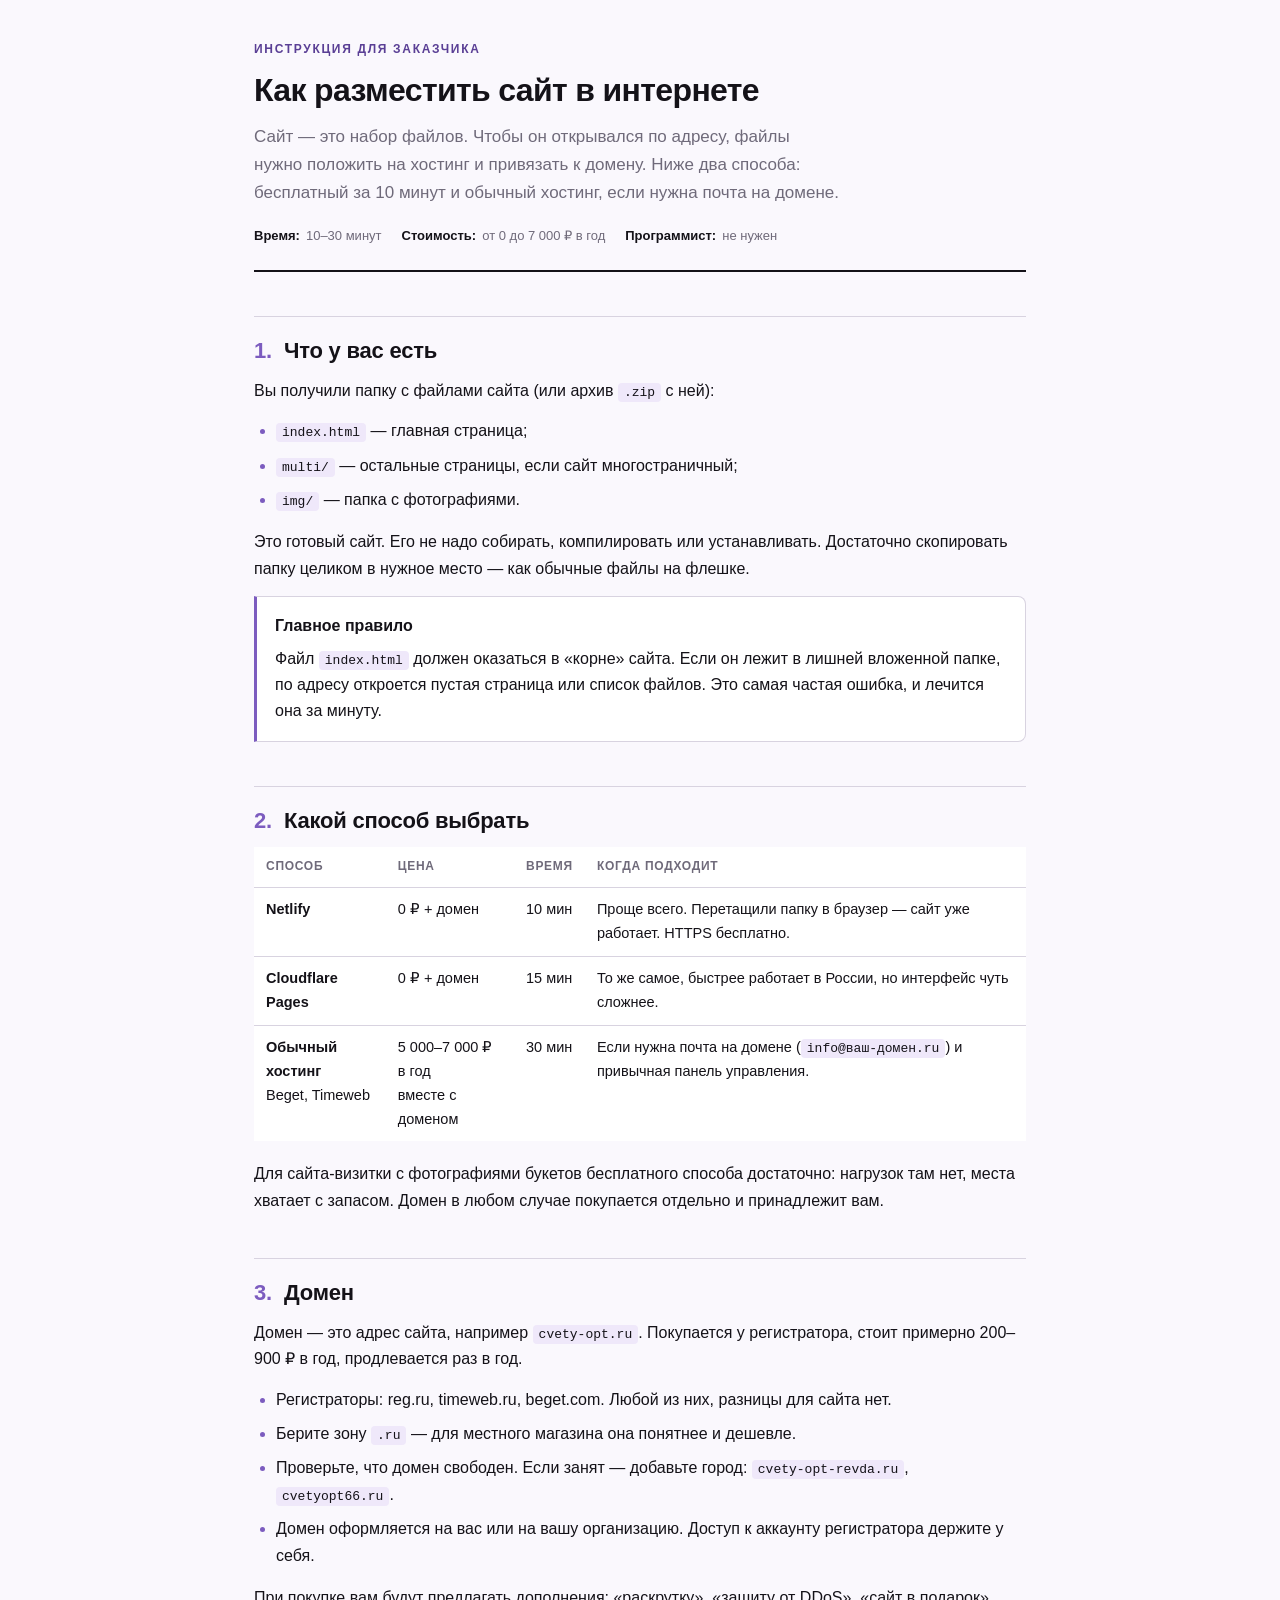
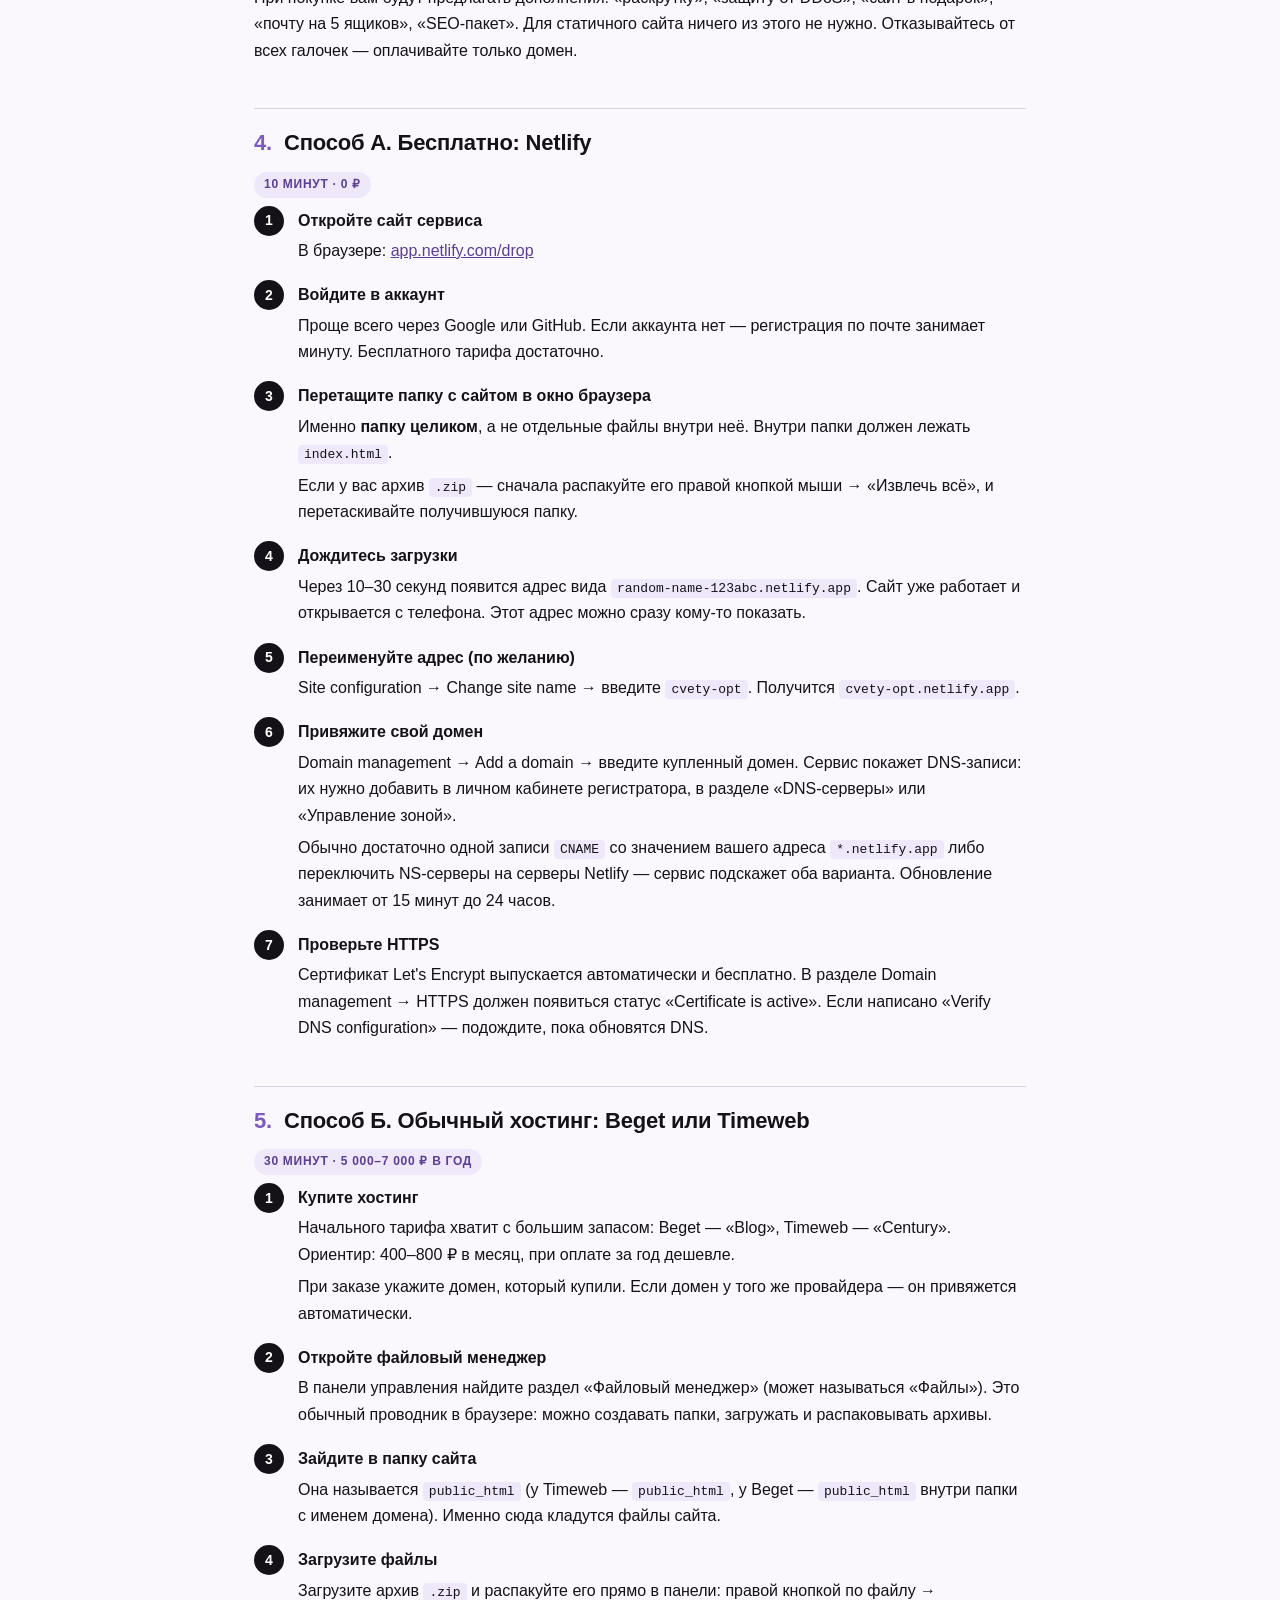
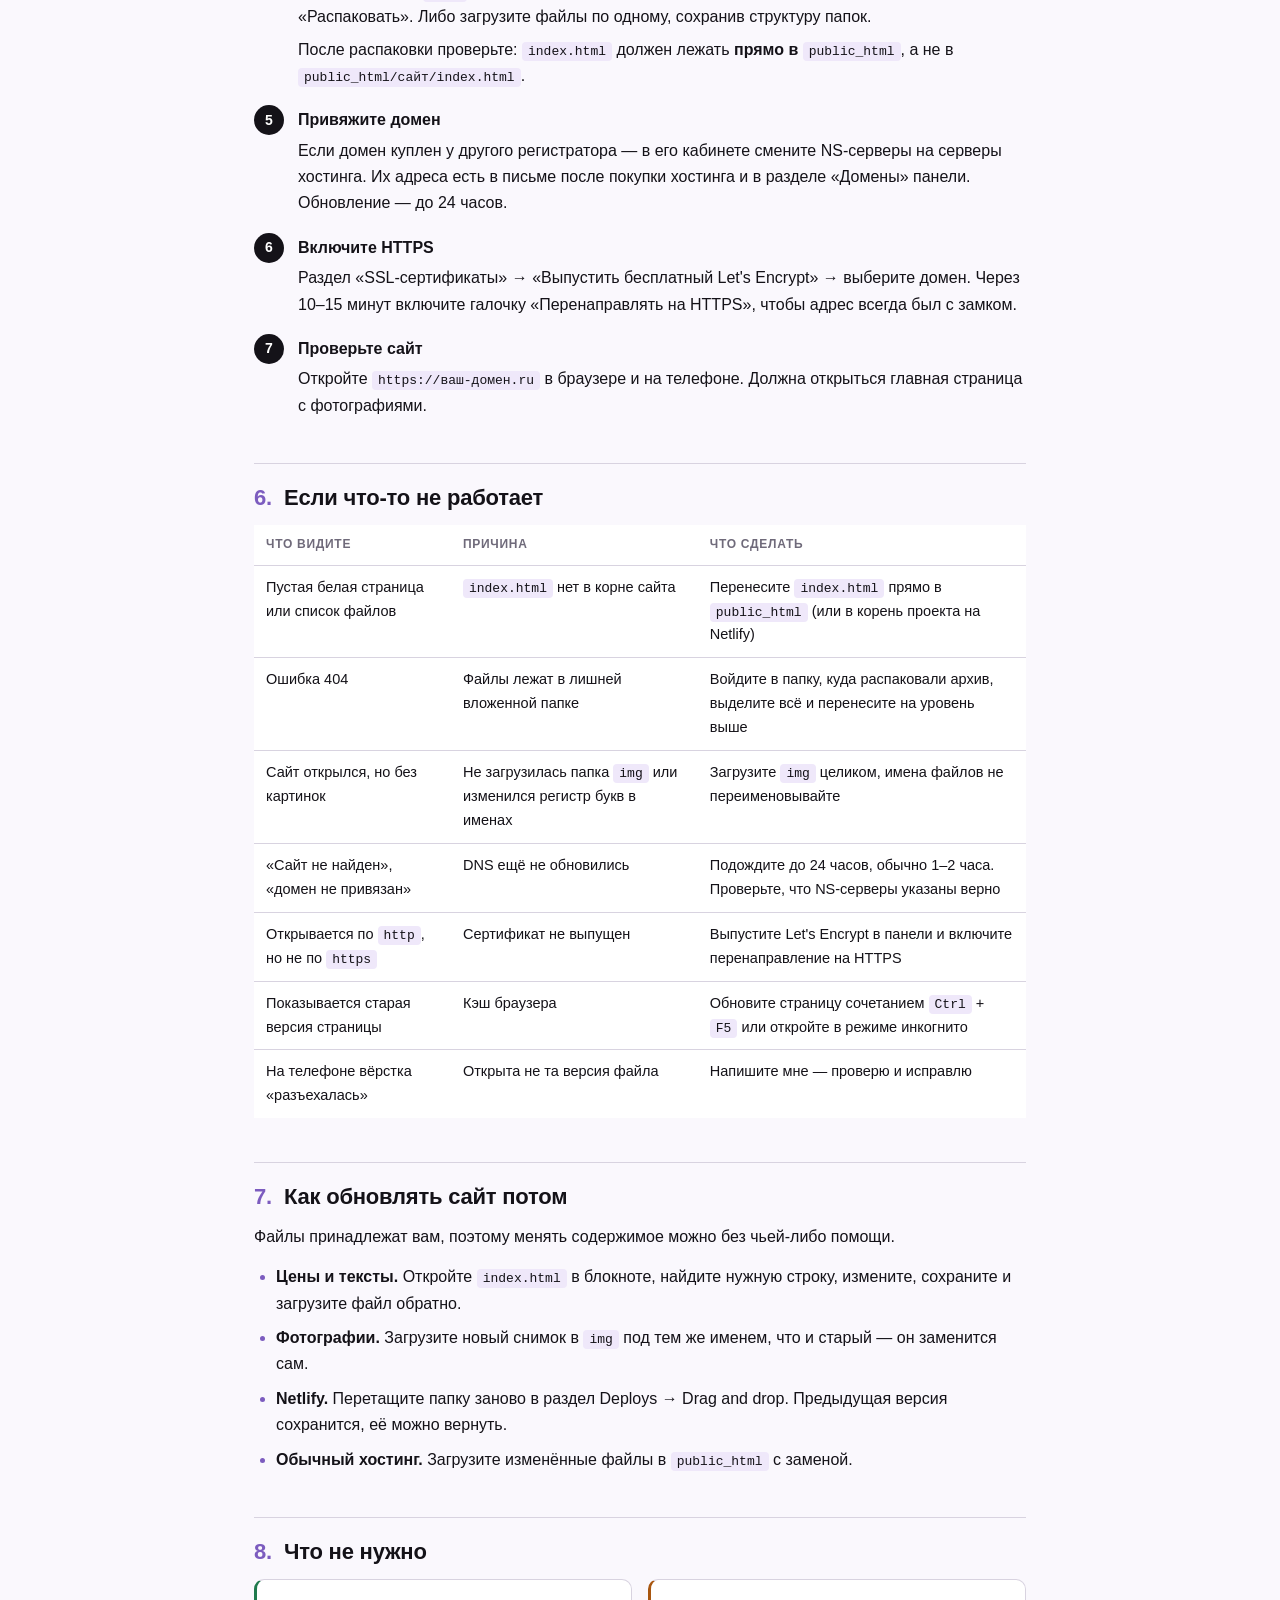
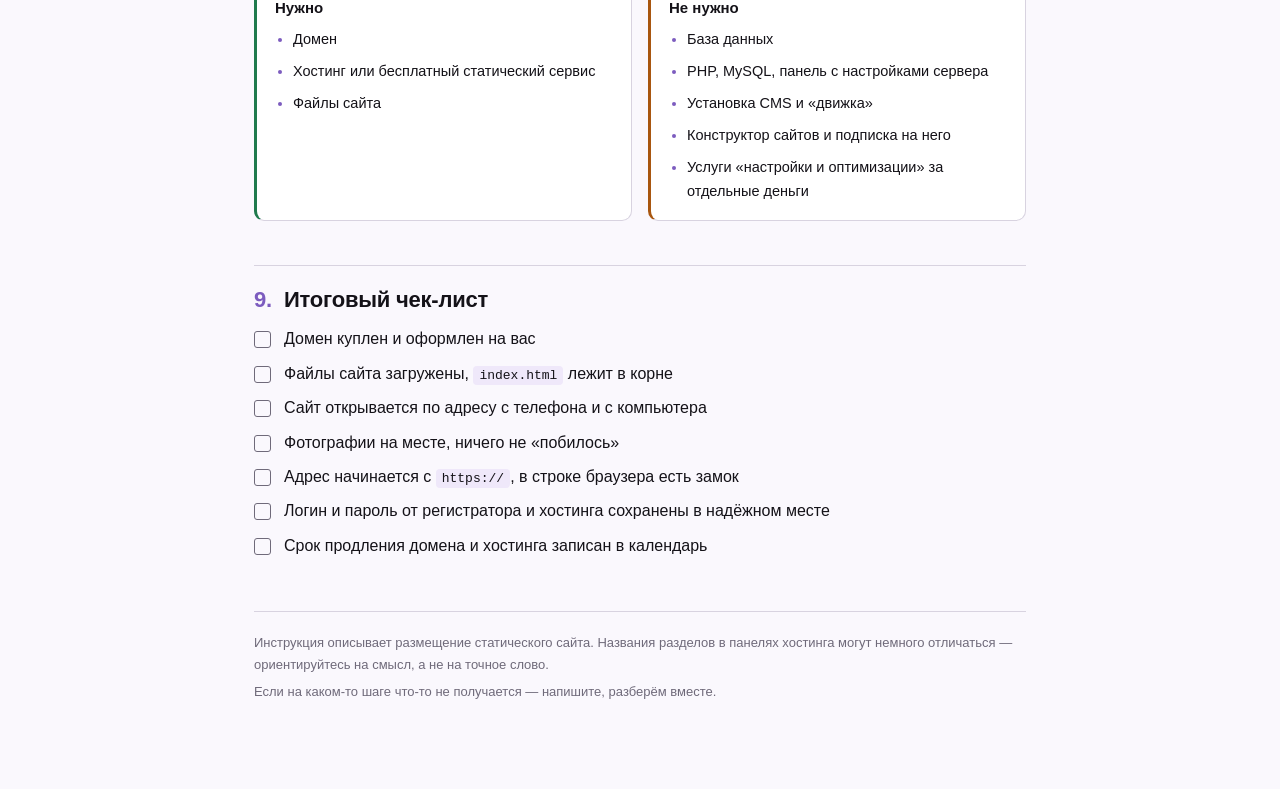
==== instruction.html @ 85ff83a6 "Add hosting instruction page" ====
<!DOCTYPE html>
<html lang="ru">
<head>
<meta charset="utf-8">
<meta name="viewport" content="width=device-width, initial-scale=1">
<title>Как разместить сайт в интернете — инструкция</title>
<meta name="robots" content="noindex">
<style>
  :root{
    --ink:#141218;
    --purple:#7c5cbf;
    --purple-dark:#5a3f95;
    --lav:#efe8fa;
    --hair:#d8d3e0;
    --muted:#6f6a7a;
    --ok:#1f7a4d;
    --warn:#a8560f;
    --white:#fff;
  }
  *{box-sizing:border-box}
  html{-webkit-text-size-adjust:100%}
  body{
    margin:0;
    background:#faf8fd;
    color:var(--ink);
    font:16px/1.65 -apple-system,BlinkMacSystemFont,"Segoe UI",Roboto,"Helvetica Neue",Arial,sans-serif;
  }
  .page{max-width:820px;margin:0 auto;padding:40px 24px 80px}
  header.doc{border-bottom:2px solid var(--ink);padding-bottom:24px;margin-bottom:8px}
  .kicker{
    font-size:12px;letter-spacing:.14em;text-transform:uppercase;
    color:var(--purple-dark);font-weight:700;margin:0 0 12px
  }
  h1{font-size:32px;line-height:1.15;margin:0 0 14px;letter-spacing:-.02em}
  .lead{margin:0;color:var(--muted);font-size:17px;max-width:62ch}
  .meta{display:flex;flex-wrap:wrap;gap:8px 20px;margin:18px 0 0;font-size:13px;color:var(--muted)}
  .meta span{display:inline-flex;align-items:center;gap:6px}
  .meta b{color:var(--ink);font-weight:600}

  h2{
    font-size:22px;line-height:1.3;margin:44px 0 12px;letter-spacing:-.01em;
    padding-top:20px;border-top:1px solid var(--hair)
  }
  h2 .num{
    display:inline-block;min-width:30px;color:var(--purple);
    font-variant-numeric:tabular-nums
  }
  h3{font-size:17px;margin:26px 0 8px}
  p{margin:0 0 14px}
  ul,ol{margin:0 0 16px;padding-left:22px}
  li{margin:0 0 8px}
  li::marker{color:var(--purple)}
  strong{font-weight:650}
  code{
    background:var(--lav);border-radius:4px;padding:2px 6px;
    font:13px/1.5 ui-monospace,SFMono-Regular,Consolas,monospace;
    white-space:nowrap
  }
  a{color:var(--purple-dark)}

  .note{
    background:var(--white);border:1px solid var(--hair);border-left:3px solid var(--purple);
    border-radius:0 8px 8px 0;padding:16px 18px;margin:0 0 20px
  }
  .note p:last-child{margin-bottom:0}
  .note b{display:block;margin-bottom:6px}

  .steps{list-style:none;padding:0;counter-reset:s;margin:0 0 20px}
  .steps>li{
    counter-increment:s;position:relative;padding-left:44px;margin:0 0 18px
  }
  .steps>li::before{
    content:counter(s);position:absolute;left:0;top:-2px;
    width:30px;height:30px;border-radius:50%;
    background:var(--ink);color:var(--white);
    font-size:14px;font-weight:700;
    display:flex;align-items:center;justify-content:center
  }
  .steps>li b{display:block;margin-bottom:4px}
  .steps>li p{margin:0 0 6px}
  .path{
    display:inline-block;font-size:12px;font-weight:700;letter-spacing:.06em;
    text-transform:uppercase;color:var(--purple-dark);
    background:var(--lav);border-radius:99px;padding:3px 10px;margin-bottom:10px
  }

  table{
    width:100%;border-collapse:collapse;margin:0 0 20px;font-size:14.5px;
    background:var(--white)
  }
  th,td{text-align:left;padding:10px 12px;border-bottom:1px solid var(--hair);vertical-align:top}
  th{font-size:12px;letter-spacing:.06em;text-transform:uppercase;color:var(--muted);font-weight:700}
  tr:last-child td{border-bottom:none}
  td:first-child{white-space:nowrap}
  table.wrap td:first-child{white-space:normal}
  .tbl-scroll{overflow-x:auto;margin-bottom:20px}
  .tbl-scroll table{margin-bottom:0;min-width:560px}

  .check{list-style:none;padding:0;margin:0 0 20px}
  .check li{position:relative;padding-left:30px}
  .check li::before{
    content:"";position:absolute;left:0;top:5px;width:15px;height:15px;
    border:1.5px solid var(--muted);border-radius:3px
  }

  .cols{display:grid;grid-template-columns:1fr 1fr;gap:16px;margin:0 0 20px}
  .card{
    background:var(--white);border:1px solid var(--hair);border-radius:10px;padding:16px 18px
  }
  .card h4{margin:0 0 8px;font-size:15px}
  .card ul{margin:0;padding-left:18px;font-size:14.5px}
  .card li:last-child{margin-bottom:0}
  .card.bad{border-left:3px solid var(--warn)}
  .card.good{border-left:3px solid var(--ok)}

  footer.doc{
    margin-top:52px;padding-top:20px;border-top:1px solid var(--hair);
    font-size:13px;color:var(--muted)
  }
  footer.doc p{margin:0 0 6px}

  @media (max-width:620px){
    .page{padding:28px 18px 60px}
    h1{font-size:26px}
    h2{font-size:19px}
    .cols{grid-template-columns:1fr}
    td:first-child{white-space:normal}
  }
  @media print{
    body{background:#fff;font-size:11.5pt}
    .page{max-width:none;padding:0}
    h2{page-break-after:avoid;margin-top:24pt}
    .note,.card,table{page-break-inside:avoid}
    a{color:inherit;text-decoration:none}
    .steps>li{page-break-inside:avoid}
  }
</style>
</head>
<body>
<div class="page">

<header class="doc">
  <p class="kicker">Инструкция для заказчика</p>
  <h1>Как разместить сайт в интернете</h1>
  <p class="lead">Сайт — это набор файлов. Чтобы он открывался по адресу, файлы нужно положить на хостинг и привязать к домену. Ниже два способа: бесплатный за 10 минут и обычный хостинг, если нужна почта на домене.</p>
  <div class="meta">
    <span><b>Время:</b> 10–30 минут</span>
    <span><b>Стоимость:</b> от 0 до 7 000 ₽ в год</span>
    <span><b>Программист:</b> не нужен</span>
  </div>
</header>

<h2><span class="num">1.</span>Что у вас есть</h2>
<p>Вы получили папку с файлами сайта (или архив <code>.zip</code> с ней):</p>
<ul>
  <li><code>index.html</code> — главная страница;</li>
  <li><code>multi/</code> — остальные страницы, если сайт многостраничный;</li>
  <li><code>img/</code> — папка с фотографиями.</li>
</ul>
<p>Это готовый сайт. Его не надо собирать, компилировать или устанавливать. Достаточно скопировать папку целиком в нужное место — как обычные файлы на флешке.</p>

<div class="note">
  <b>Главное правило</b>
  <p>Файл <code>index.html</code> должен оказаться в «корне» сайта. Если он лежит в лишней вложенной папке, по адресу откроется пустая страница или список файлов. Это самая частая ошибка, и лечится она за минуту.</p>
</div>

<h2><span class="num">2.</span>Какой способ выбрать</h2>
<div class="tbl-scroll">
<table class="wrap">
  <thead>
    <tr><th>Способ</th><th>Цена</th><th>Время</th><th>Когда подходит</th></tr>
  </thead>
  <tbody>
    <tr>
      <td><b>Netlify</b></td>
      <td>0 ₽ + домен</td>
      <td>10 мин</td>
      <td>Проще всего. Перетащили папку в браузер — сайт уже работает. HTTPS бесплатно.</td>
    </tr>
    <tr>
      <td><b>Cloudflare Pages</b></td>
      <td>0 ₽ + домен</td>
      <td>15 мин</td>
      <td>То же самое, быстрее работает в России, но интерфейс чуть сложнее.</td>
    </tr>
    <tr>
      <td><b>Обычный хостинг</b><br>Beget, Timeweb</td>
      <td>5 000–7 000 ₽ в год<br>вместе с доменом</td>
      <td>30 мин</td>
      <td>Если нужна почта на домене (<code>info@ваш-домен.ru</code>) и привычная панель управления.</td>
    </tr>
  </tbody>
</table>
</div>
<p>Для сайта-визитки с фотографиями букетов бесплатного способа достаточно: нагрузок там нет, места хватает с запасом. Домен в любом случае покупается отдельно и принадлежит вам.</p>

<h2><span class="num">3.</span>Домен</h2>
<p>Домен — это адрес сайта, например <code>cvety-opt.ru</code>. Покупается у регистратора, стоит примерно 200–900 ₽ в год, продлевается раз в год.</p>
<ul>
  <li>Регистраторы: reg.ru, timeweb.ru, beget.com. Любой из них, разницы для сайта нет.</li>
  <li>Берите зону <code>.ru</code> — для местного магазина она понятнее и дешевле.</li>
  <li>Проверьте, что домен свободен. Если занят — добавьте город: <code>cvety-opt-revda.ru</code>, <code>cvetyopt66.ru</code>.</li>
  <li>Домен оформляется на вас или на вашу организацию. Доступ к аккаунту регистратора держите у себя.</li>
</ul>
<p>При покупке вам будут предлагать дополнения: «раскрутку», «защиту от DDoS», «сайт в подарок», «почту на 5 ящиков», «SEO-пакет». Для статичного сайта ничего из этого не нужно. Отказывайтесь от всех галочек — оплачивайте только домен.</p>

<h2><span class="num">4.</span>Способ А. Бесплатно: Netlify</h2>
<span class="path">10 минут · 0 ₽</span>
<ol class="steps">
  <li>
    <b>Откройте сайт сервиса</b>
    <p>В браузере: <a href="https://app.netlify.com/drop">app.netlify.com/drop</a></p>
  </li>
  <li>
    <b>Войдите в аккаунт</b>
    <p>Проще всего через Google или GitHub. Если аккаунта нет — регистрация по почте занимает минуту. Бесплатного тарифа достаточно.</p>
  </li>
  <li>
    <b>Перетащите папку с сайтом в окно браузера</b>
    <p>Именно <strong>папку целиком</strong>, а не отдельные файлы внутри неё. Внутри папки должен лежать <code>index.html</code>.</p>
    <p>Если у вас архив <code>.zip</code> — сначала распакуйте его правой кнопкой мыши → «Извлечь всё», и перетаскивайте получившуюся папку.</p>
  </li>
  <li>
    <b>Дождитесь загрузки</b>
    <p>Через 10–30 секунд появится адрес вида <code>random-name-123abc.netlify.app</code>. Сайт уже работает и открывается с телефона. Этот адрес можно сразу кому-то показать.</p>
  </li>
  <li>
    <b>Переименуйте адрес (по желанию)</b>
    <p>Site configuration → Change site name → введите <code>cvety-opt</code>. Получится <code>cvety-opt.netlify.app</code>.</p>
  </li>
  <li>
    <b>Привяжите свой домен</b>
    <p>Domain management → Add a domain → введите купленный домен. Сервис покажет DNS-записи: их нужно добавить в личном кабинете регистратора, в разделе «DNS-серверы» или «Управление зоной».</p>
    <p>Обычно достаточно одной записи <code>CNAME</code> со значением вашего адреса <code>*.netlify.app</code> либо переключить NS-серверы на серверы Netlify — сервис подскажет оба варианта. Обновление занимает от 15 минут до 24 часов.</p>
  </li>
  <li>
    <b>Проверьте HTTPS</b>
    <p>Сертификат Let's Encrypt выпускается автоматически и бесплатно. В разделе Domain management → HTTPS должен появиться статус «Certificate is active». Если написано «Verify DNS configuration» — подождите, пока обновятся DNS.</p>
  </li>
</ol>

<h2><span class="num">5.</span>Способ Б. Обычный хостинг: Beget или Timeweb</h2>
<span class="path">30 минут · 5 000–7 000 ₽ в год</span>
<ol class="steps">
  <li>
    <b>Купите хостинг</b>
    <p>Начального тарифа хватит с большим запасом: Beget — «Blog», Timeweb — «Century». Ориентир: 400–800 ₽ в месяц, при оплате за год дешевле.</p>
    <p>При заказе укажите домен, который купили. Если домен у того же провайдера — он привяжется автоматически.</p>
  </li>
  <li>
    <b>Откройте файловый менеджер</b>
    <p>В панели управления найдите раздел «Файловый менеджер» (может называться «Файлы»). Это обычный проводник в браузере: можно создавать папки, загружать и распаковывать архивы.</p>
  </li>
  <li>
    <b>Зайдите в папку сайта</b>
    <p>Она называется <code>public_html</code> (у Timeweb — <code>public_html</code>, у Beget — <code>public_html</code> внутри папки с именем домена). Именно сюда кладутся файлы сайта.</p>
  </li>
  <li>
    <b>Загрузите файлы</b>
    <p>Загрузите архив <code>.zip</code> и распакуйте его прямо в панели: правой кнопкой по файлу → «Распаковать». Либо загрузите файлы по одному, сохранив структуру папок.</p>
    <p>После распаковки проверьте: <code>index.html</code> должен лежать <strong>прямо в</strong> <code>public_html</code>, а не в <code>public_html/сайт/index.html</code>.</p>
  </li>
  <li>
    <b>Привяжите домен</b>
    <p>Если домен куплен у другого регистратора — в его кабинете смените NS-серверы на серверы хостинга. Их адреса есть в письме после покупки хостинга и в разделе «Домены» панели. Обновление — до 24 часов.</p>
  </li>
  <li>
    <b>Включите HTTPS</b>
    <p>Раздел «SSL-сертификаты» → «Выпустить бесплатный Let's Encrypt» → выберите домен. Через 10–15 минут включите галочку «Перенаправлять на HTTPS», чтобы адрес всегда был с замком.</p>
  </li>
  <li>
    <b>Проверьте сайт</b>
    <p>Откройте <code>https://ваш-домен.ru</code> в браузере и на телефоне. Должна открыться главная страница с фотографиями.</p>
  </li>
</ol>

<h2><span class="num">6.</span>Если что-то не работает</h2>
<div class="tbl-scroll">
<table class="wrap">
  <thead>
    <tr><th>Что видите</th><th>Причина</th><th>Что сделать</th></tr>
  </thead>
  <tbody>
    <tr>
      <td>Пустая белая страница или список файлов</td>
      <td><code>index.html</code> нет в корне сайта</td>
      <td>Перенесите <code>index.html</code> прямо в <code>public_html</code> (или в корень проекта на Netlify)</td>
    </tr>
    <tr>
      <td>Ошибка 404</td>
      <td>Файлы лежат в лишней вложенной папке</td>
      <td>Войдите в папку, куда распаковали архив, выделите всё и перенесите на уровень выше</td>
    </tr>
    <tr>
      <td>Сайт открылся, но без картинок</td>
      <td>Не загрузилась папка <code>img</code> или изменился регистр букв в именах</td>
      <td>Загрузите <code>img</code> целиком, имена файлов не переименовывайте</td>
    </tr>
    <tr>
      <td>«Сайт не найден», «домен не привязан»</td>
      <td>DNS ещё не обновились</td>
      <td>Подождите до 24 часов, обычно 1–2 часа. Проверьте, что NS-серверы указаны верно</td>
    </tr>
    <tr>
      <td>Открывается по <code>http</code>, но не по <code>https</code></td>
      <td>Сертификат не выпущен</td>
      <td>Выпустите Let's Encrypt в панели и включите перенаправление на HTTPS</td>
    </tr>
    <tr>
      <td>Показывается старая версия страницы</td>
      <td>Кэш браузера</td>
      <td>Обновите страницу сочетанием <code>Ctrl</code> + <code>F5</code> или откройте в режиме инкогнито</td>
    </tr>
    <tr>
      <td>На телефоне вёрстка «разъехалась»</td>
      <td>Открыта не та версия файла</td>
      <td>Напишите мне — проверю и исправлю</td>
    </tr>
  </tbody>
</table>
</div>

<h2><span class="num">7.</span>Как обновлять сайт потом</h2>
<p>Файлы принадлежат вам, поэтому менять содержимое можно без чьей-либо помощи.</p>
<ul>
  <li><b>Цены и тексты.</b> Откройте <code>index.html</code> в блокноте, найдите нужную строку, измените, сохраните и загрузите файл обратно.</li>
  <li><b>Фотографии.</b> Загрузите новый снимок в <code>img</code> под тем же именем, что и старый — он заменится сам.</li>
  <li><b>Netlify.</b> Перетащите папку заново в раздел Deploys → Drag and drop. Предыдущая версия сохранится, её можно вернуть.</li>
  <li><b>Обычный хостинг.</b> Загрузите изменённые файлы в <code>public_html</code> с заменой.</li>
</ul>

<h2><span class="num">8.</span>Что не нужно</h2>
<div class="cols">
  <div class="card good">
    <h4>Нужно</h4>
    <ul>
      <li>Домен</li>
      <li>Хостинг или бесплатный статический сервис</li>
      <li>Файлы сайта</li>
    </ul>
  </div>
  <div class="card bad">
    <h4>Не нужно</h4>
    <ul>
      <li>База данных</li>
      <li>PHP, MySQL, панель с настройками сервера</li>
      <li>Установка CMS и «движка»</li>
      <li>Конструктор сайтов и подписка на него</li>
      <li>Услуги «настройки и оптимизации» за отдельные деньги</li>
    </ul>
  </div>
</div>

<h2><span class="num">9.</span>Итоговый чек-лист</h2>
<ul class="check">
  <li>Домен куплен и оформлен на вас</li>
  <li>Файлы сайта загружены, <code>index.html</code> лежит в корне</li>
  <li>Сайт открывается по адресу с телефона и с компьютера</li>
  <li>Фотографии на месте, ничего не «побилось»</li>
  <li>Адрес начинается с <code>https://</code>, в строке браузера есть замок</li>
  <li>Логин и пароль от регистратора и хостинга сохранены в надёжном месте</li>
  <li>Срок продления домена и хостинга записан в календарь</li>
</ul>

<footer class="doc">
  <p>Инструкция описывает размещение статического сайта. Названия разделов в панелях хостинга могут немного отличаться — ориентируйтесь на смысл, а не на точное слово.</p>
  <p>Если на каком-то шаге что-то не получается — напишите, разберём вместе.</p>
</footer>

</div>
</body>
</html>
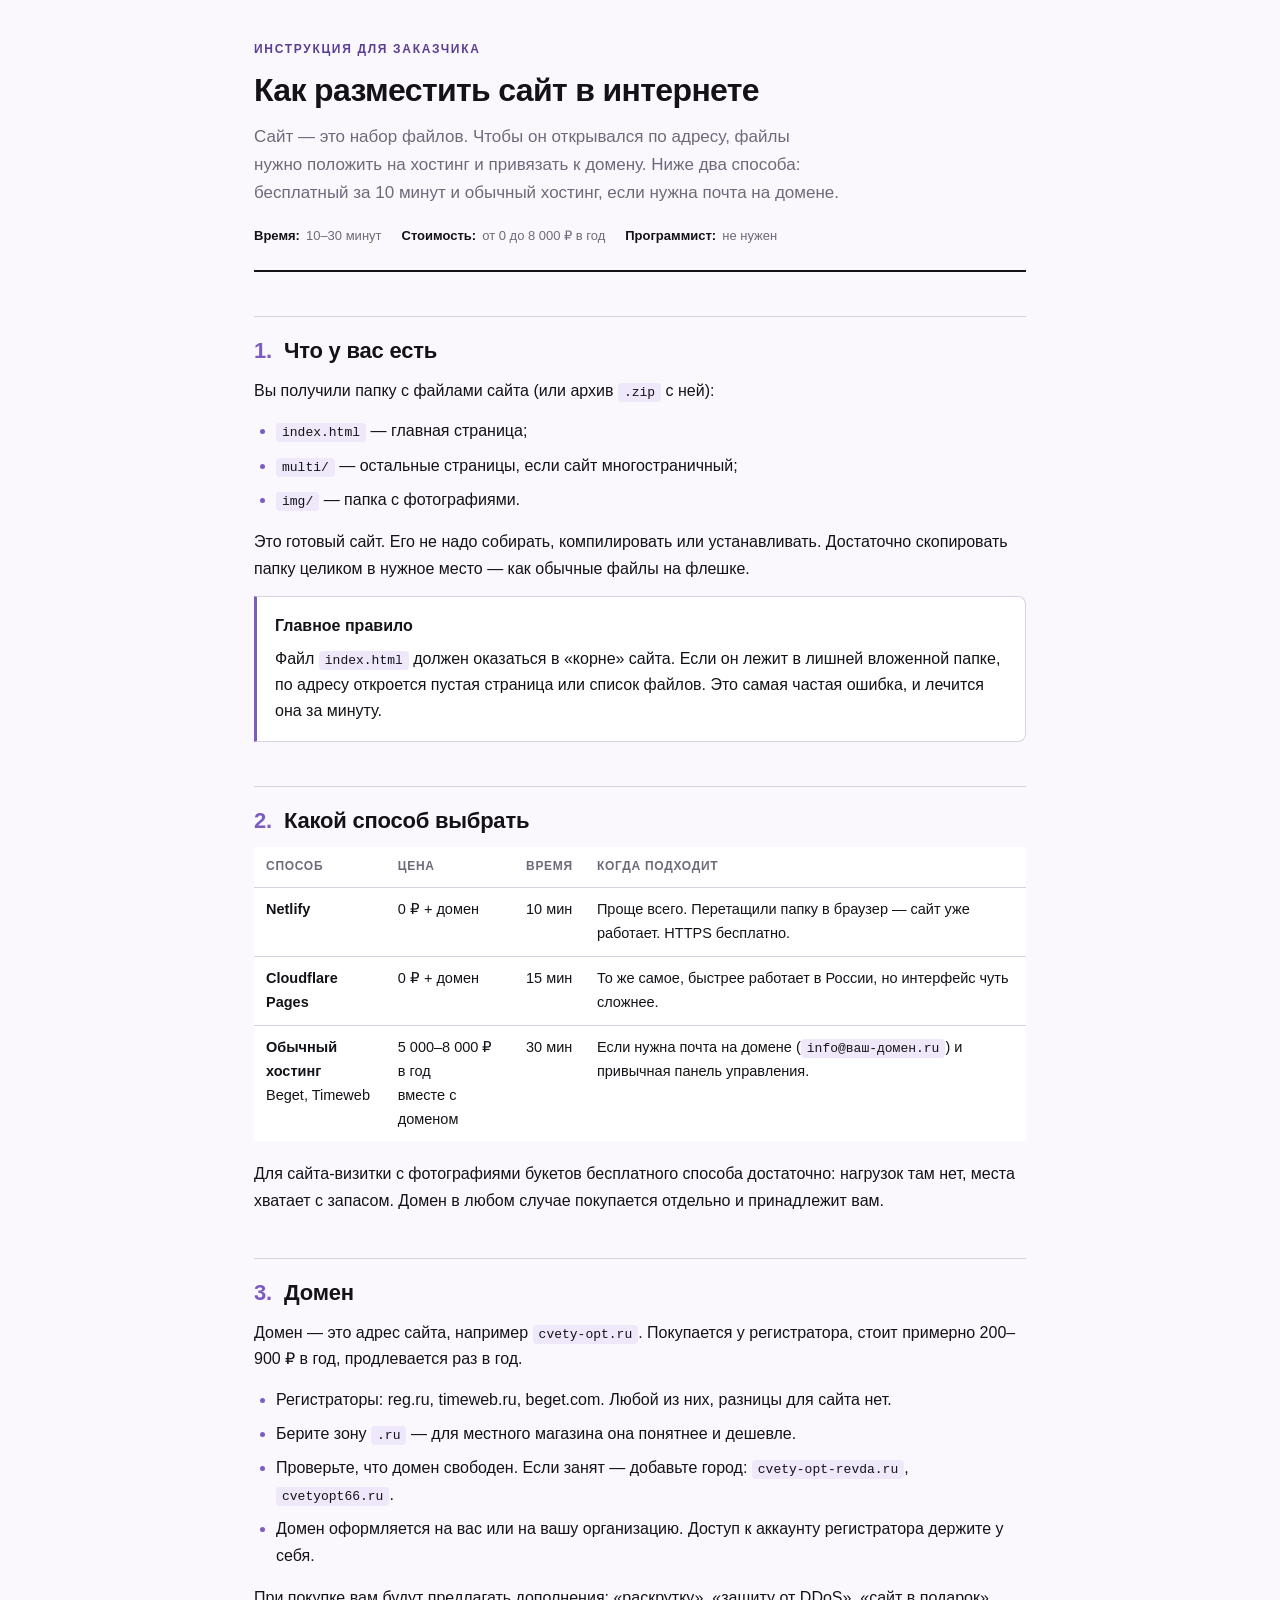
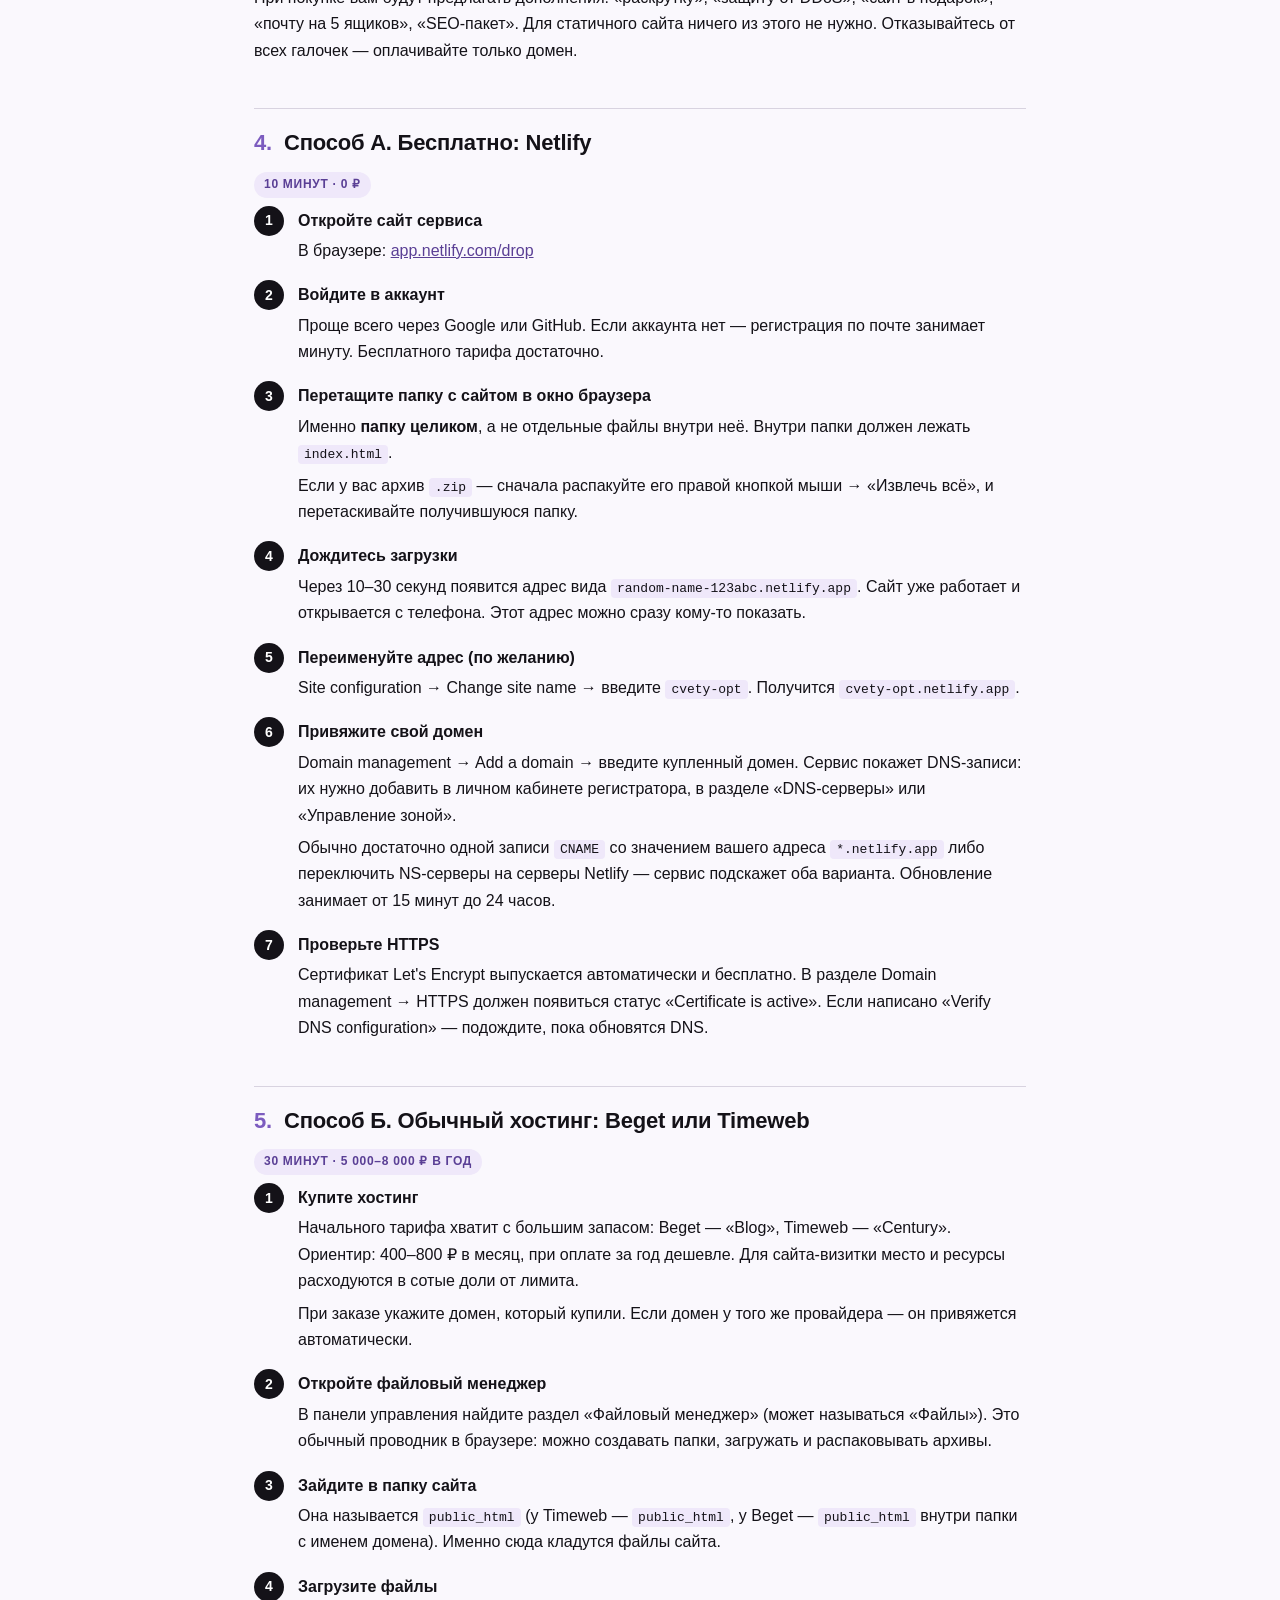
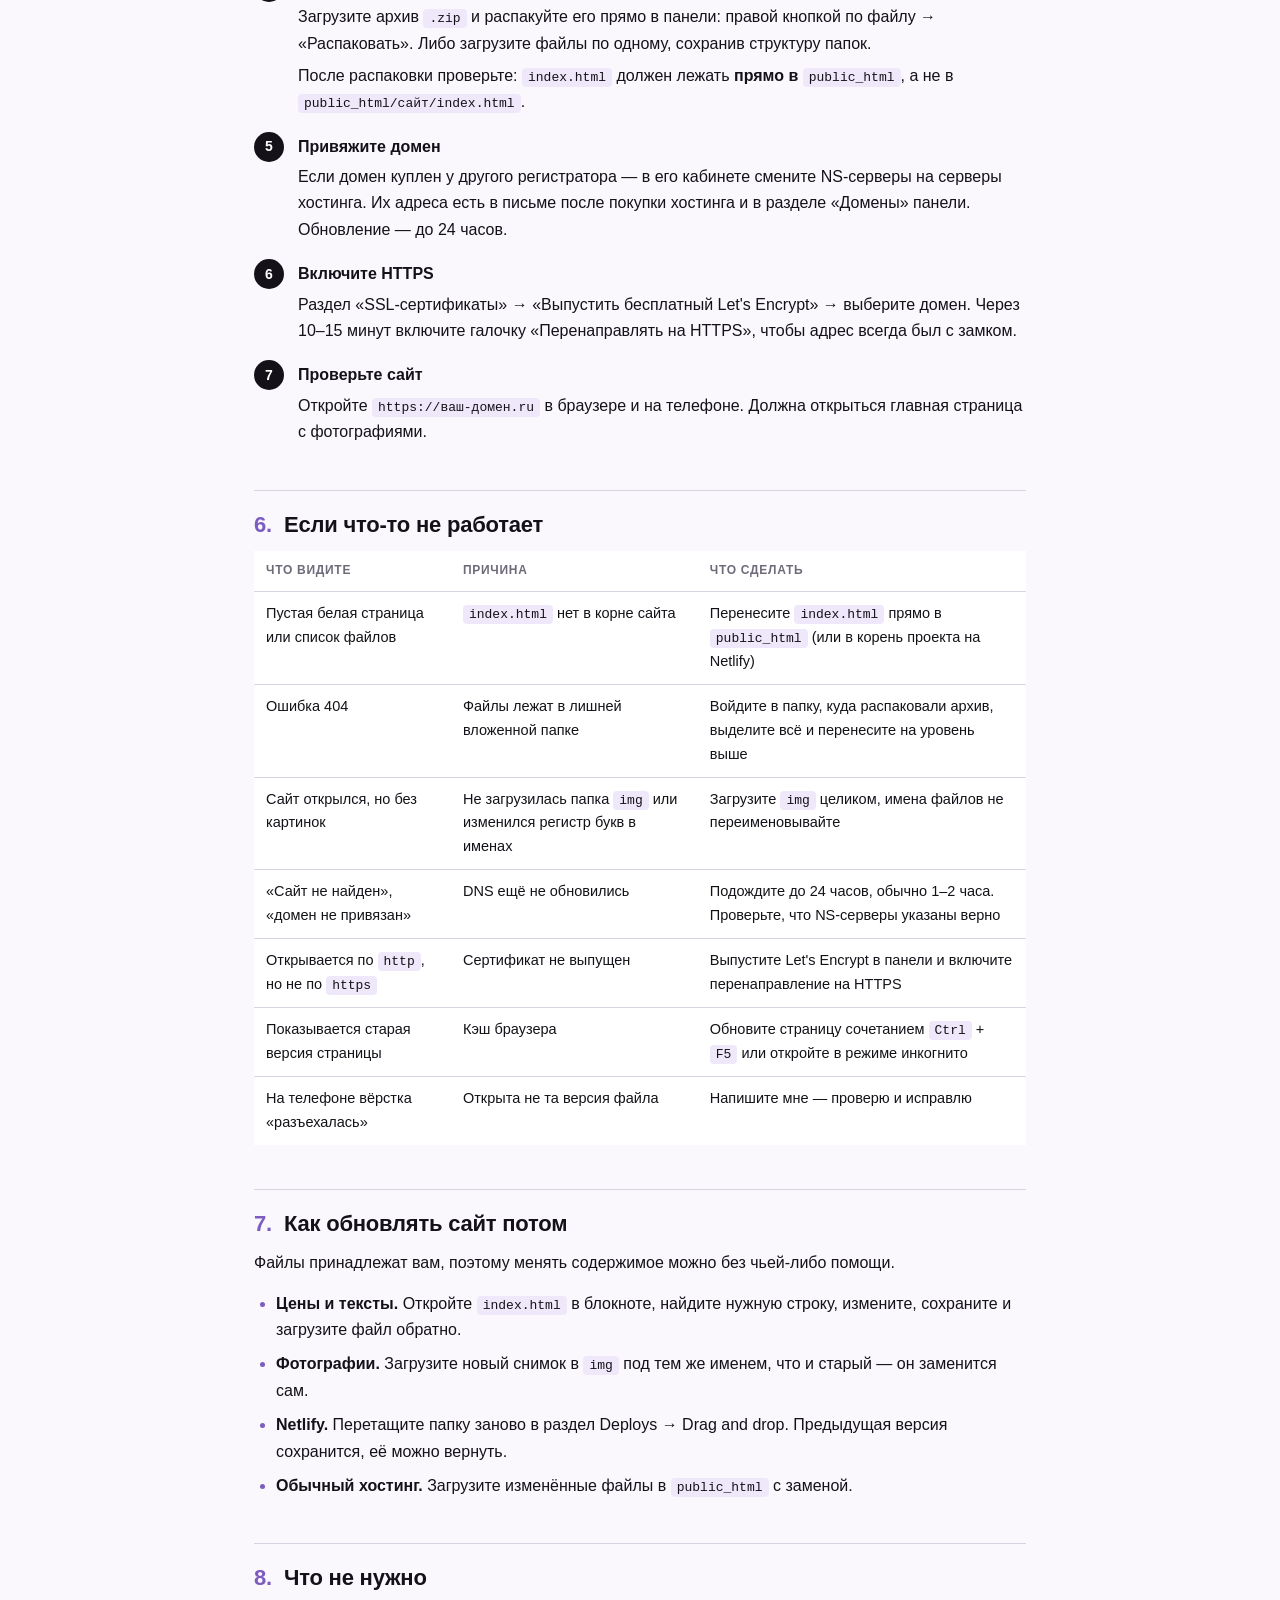
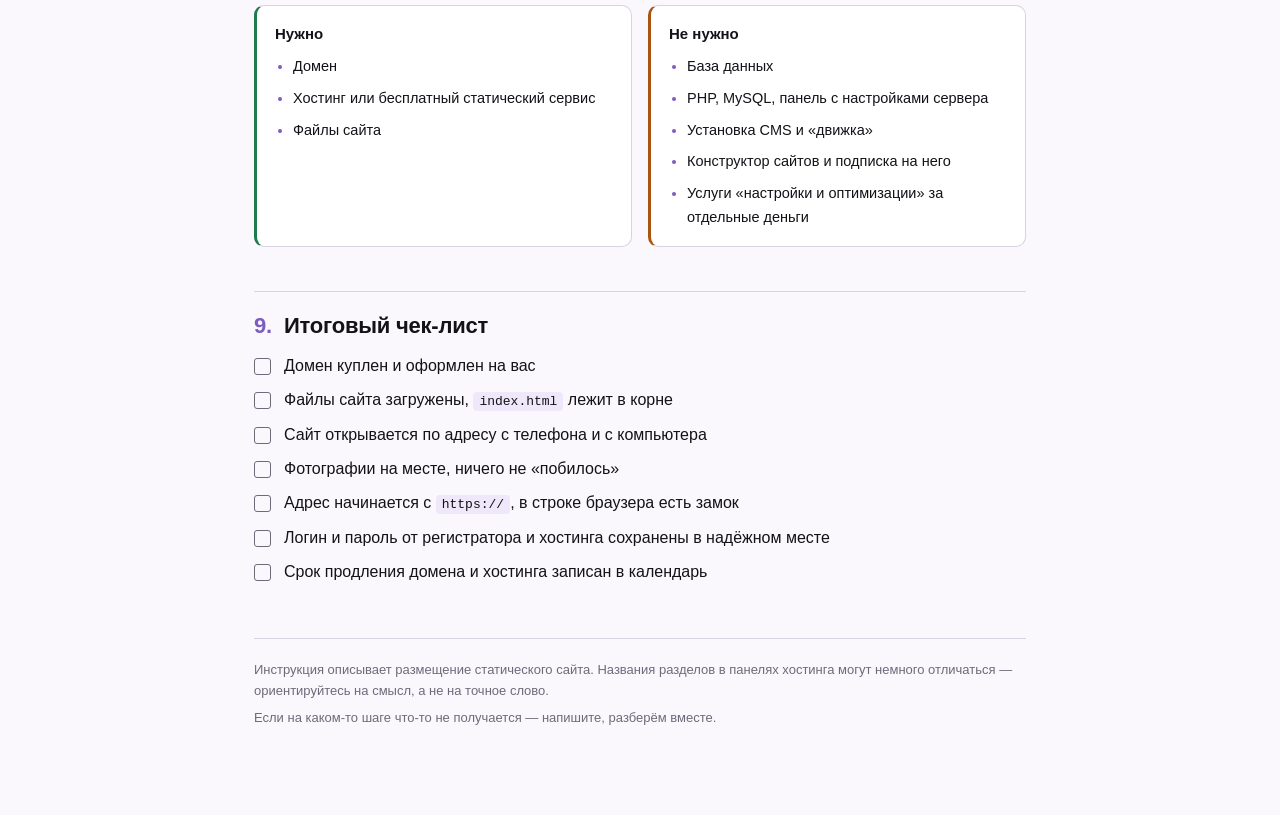
==== commit 07e65eec: "Instruction: correct hosting price range" ====
--- a/instruction.html
+++ b/instruction.html
@@ -145,7 +145,7 @@
   <p class="lead">Сайт — это набор файлов. Чтобы он открывался по адресу, файлы нужно положить на хостинг и привязать к домену. Ниже два способа: бесплатный за 10 минут и обычный хостинг, если нужна почта на домене.</p>
   <div class="meta">
     <span><b>Время:</b> 10–30 минут</span>
-    <span><b>Стоимость:</b> от 0 до 7 000 ₽ в год</span>
+    <span><b>Стоимость:</b> от 0 до 8 000 ₽ в год</span>
     <span><b>Программист:</b> не нужен</span>
   </div>
 </header>
@@ -185,7 +185,7 @@
     </tr>
     <tr>
       <td><b>Обычный хостинг</b><br>Beget, Timeweb</td>
-      <td>5 000–7 000 ₽ в год<br>вместе с доменом</td>
+      <td>5 000–8 000 ₽ в год<br>вместе с доменом</td>
       <td>30 мин</td>
       <td>Если нужна почта на домене (<code>info@ваш-домен.ru</code>) и привычная панель управления.</td>
     </tr>
@@ -240,11 +240,11 @@
 </ol>
 
 <h2><span class="num">5.</span>Способ Б. Обычный хостинг: Beget или Timeweb</h2>
-<span class="path">30 минут · 5 000–7 000 ₽ в год</span>
+<span class="path">30 минут · 5 000–8 000 ₽ в год</span>
 <ol class="steps">
   <li>
     <b>Купите хостинг</b>
-    <p>Начального тарифа хватит с большим запасом: Beget — «Blog», Timeweb — «Century». Ориентир: 400–800 ₽ в месяц, при оплате за год дешевле.</p>
+    <p>Начального тарифа хватит с большим запасом: Beget — «Blog», Timeweb — «Century». Ориентир: 400–800 ₽ в месяц, при оплате за год дешевле. Для сайта-визитки место и ресурсы расходуются в сотые доли от лимита.</p>
     <p>При заказе укажите домен, который купили. Если домен у того же провайдера — он привяжется автоматически.</p>
   </li>
   <li>
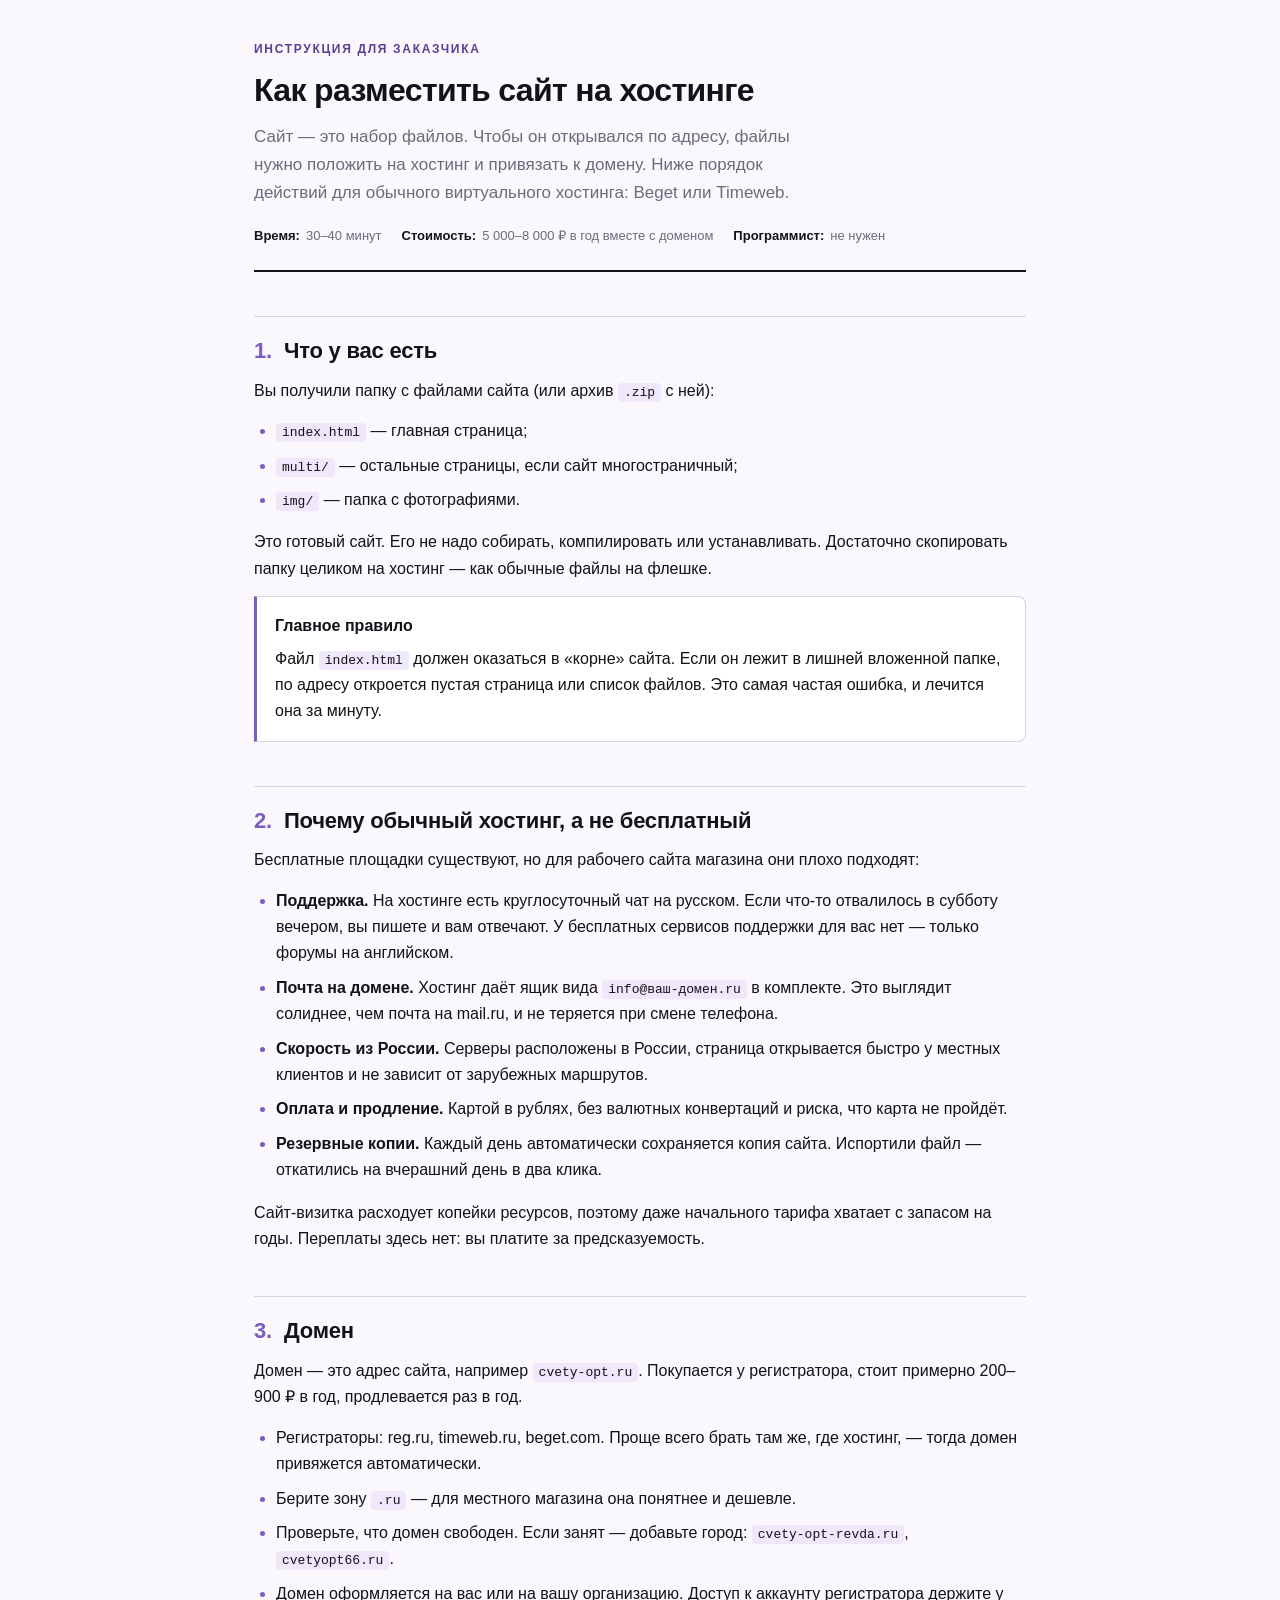
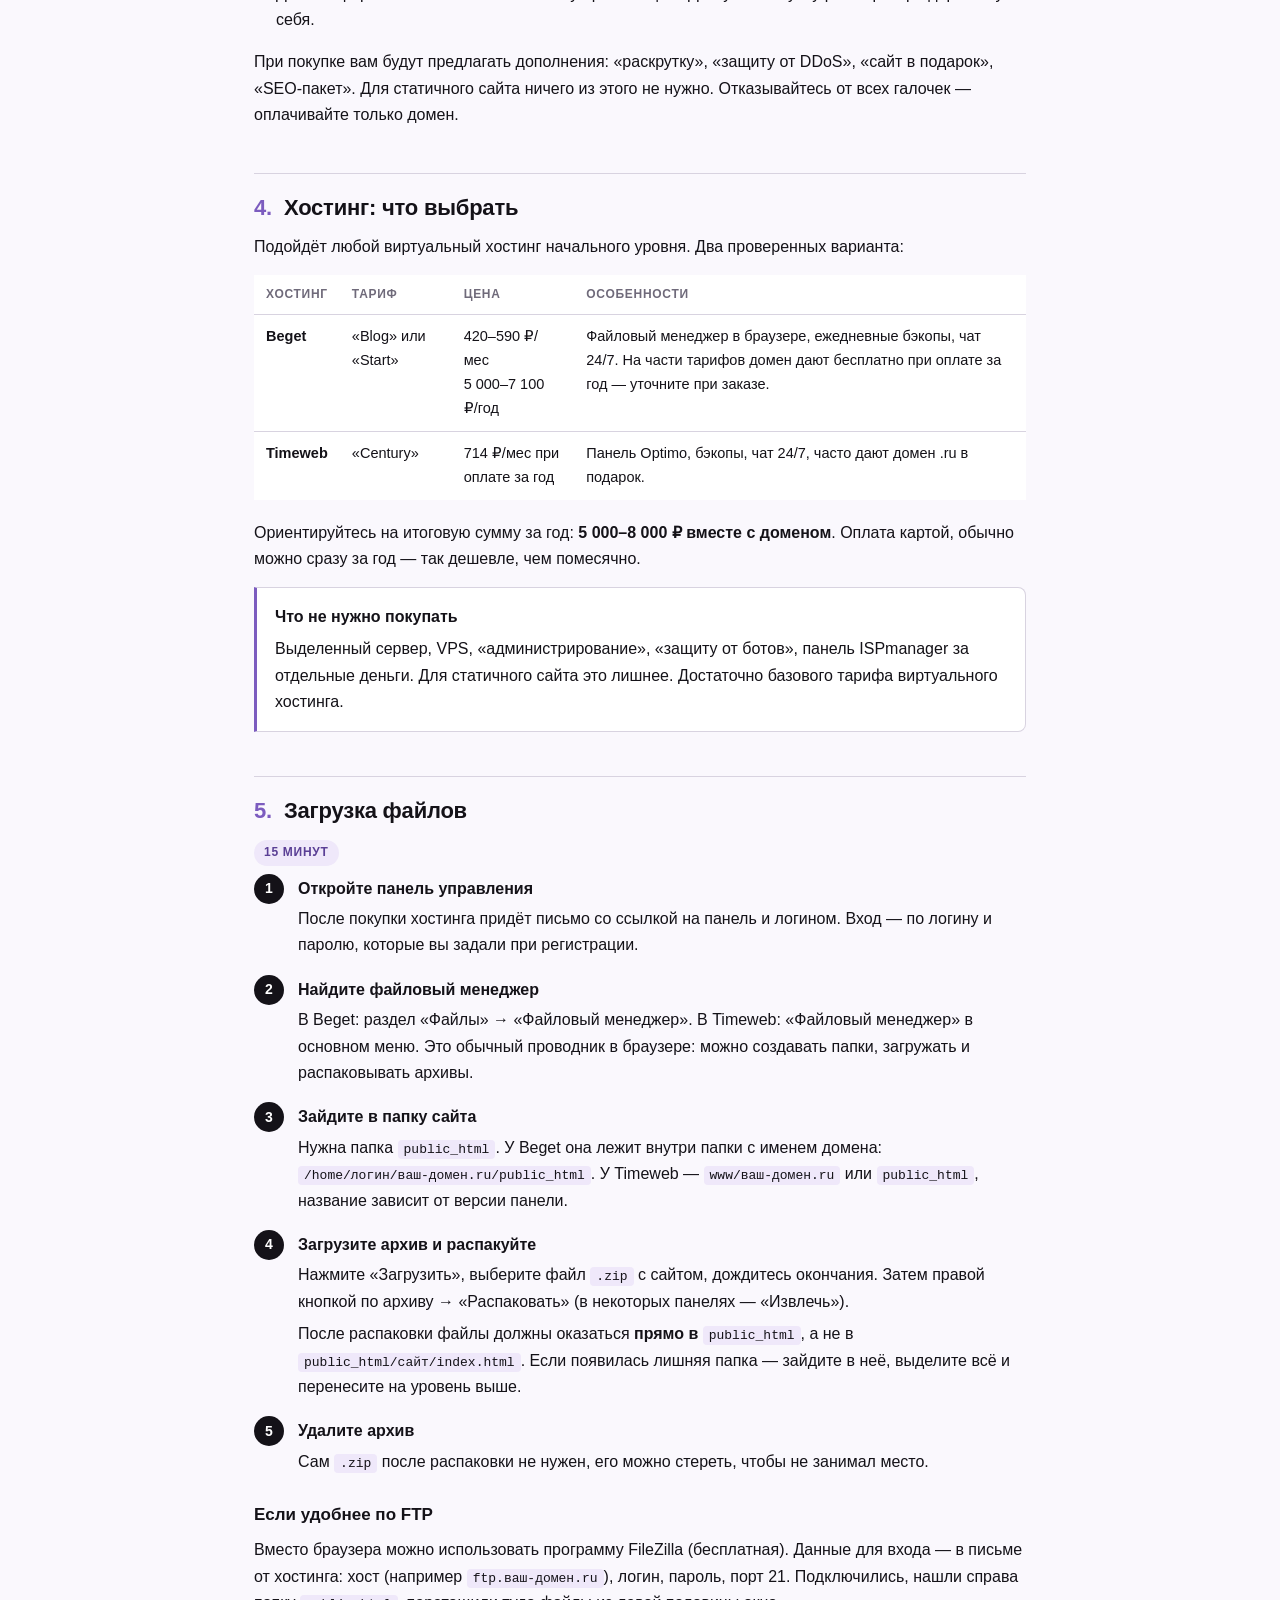
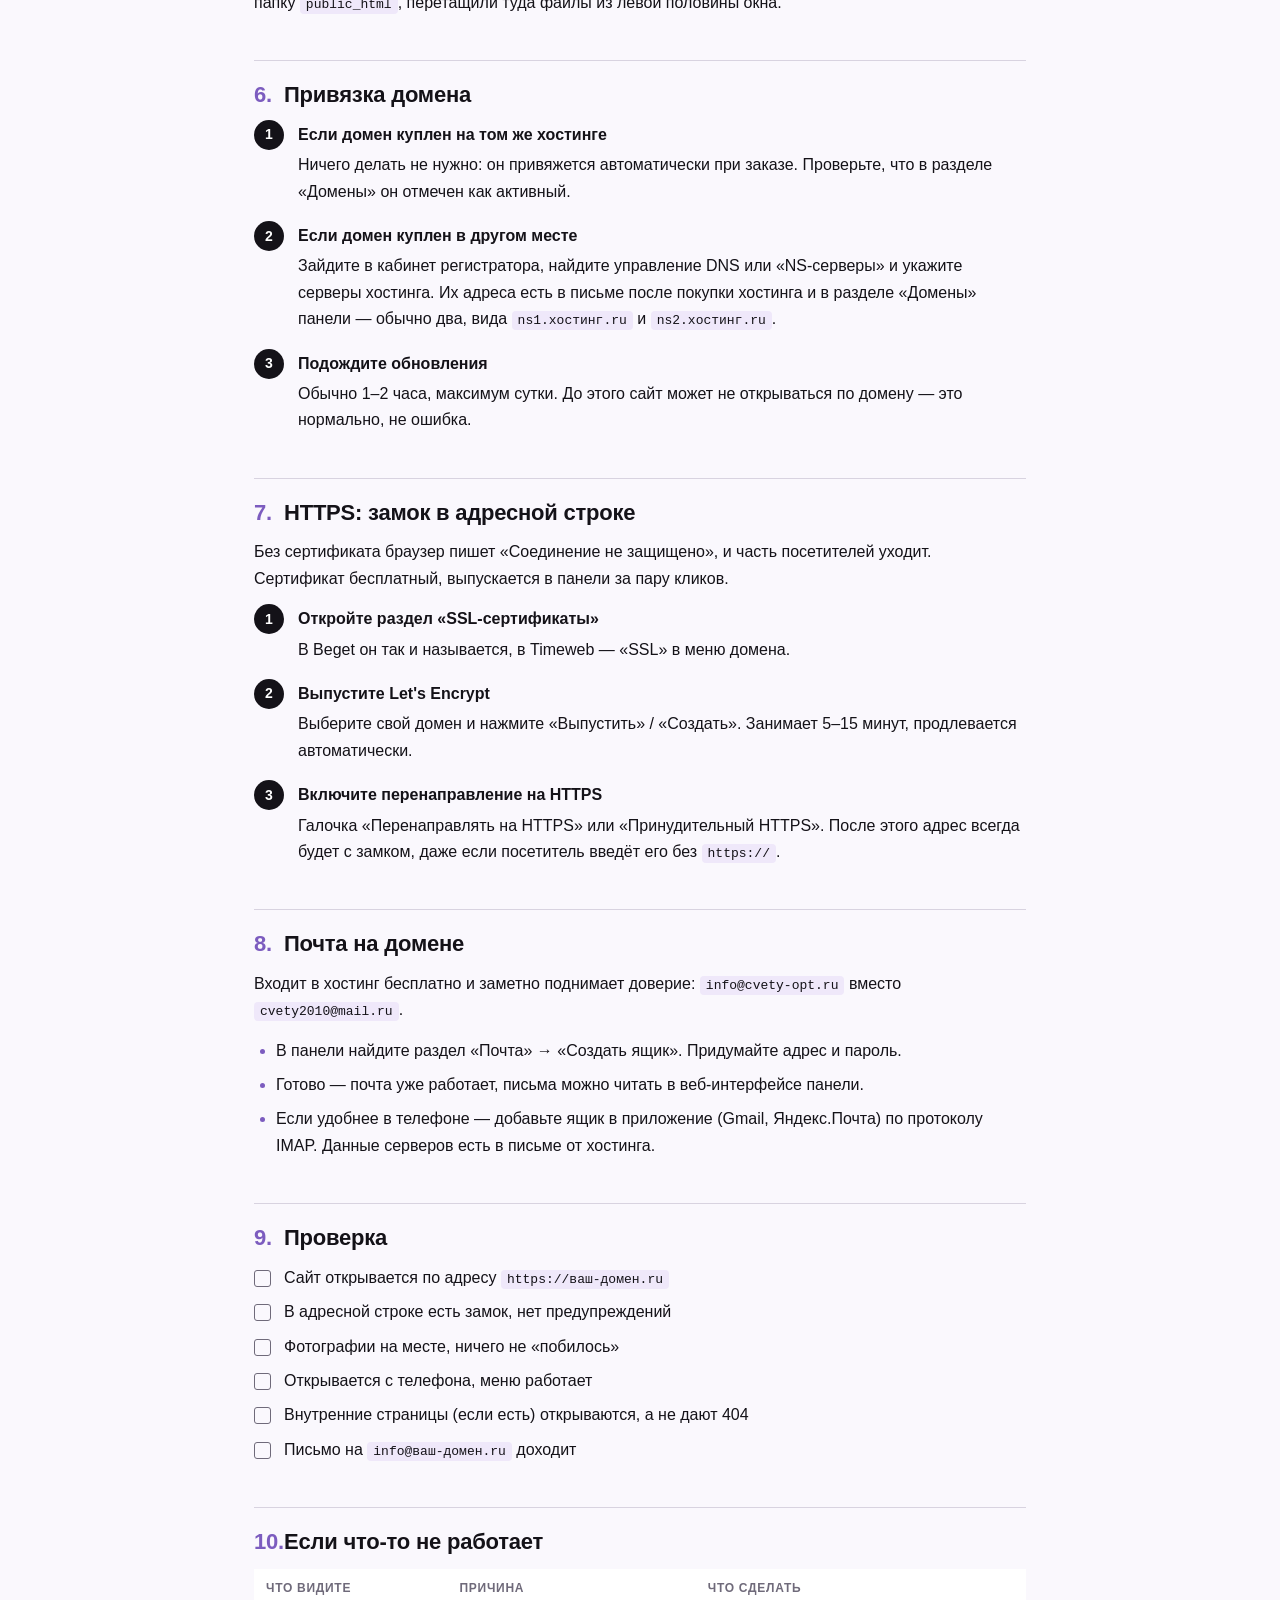
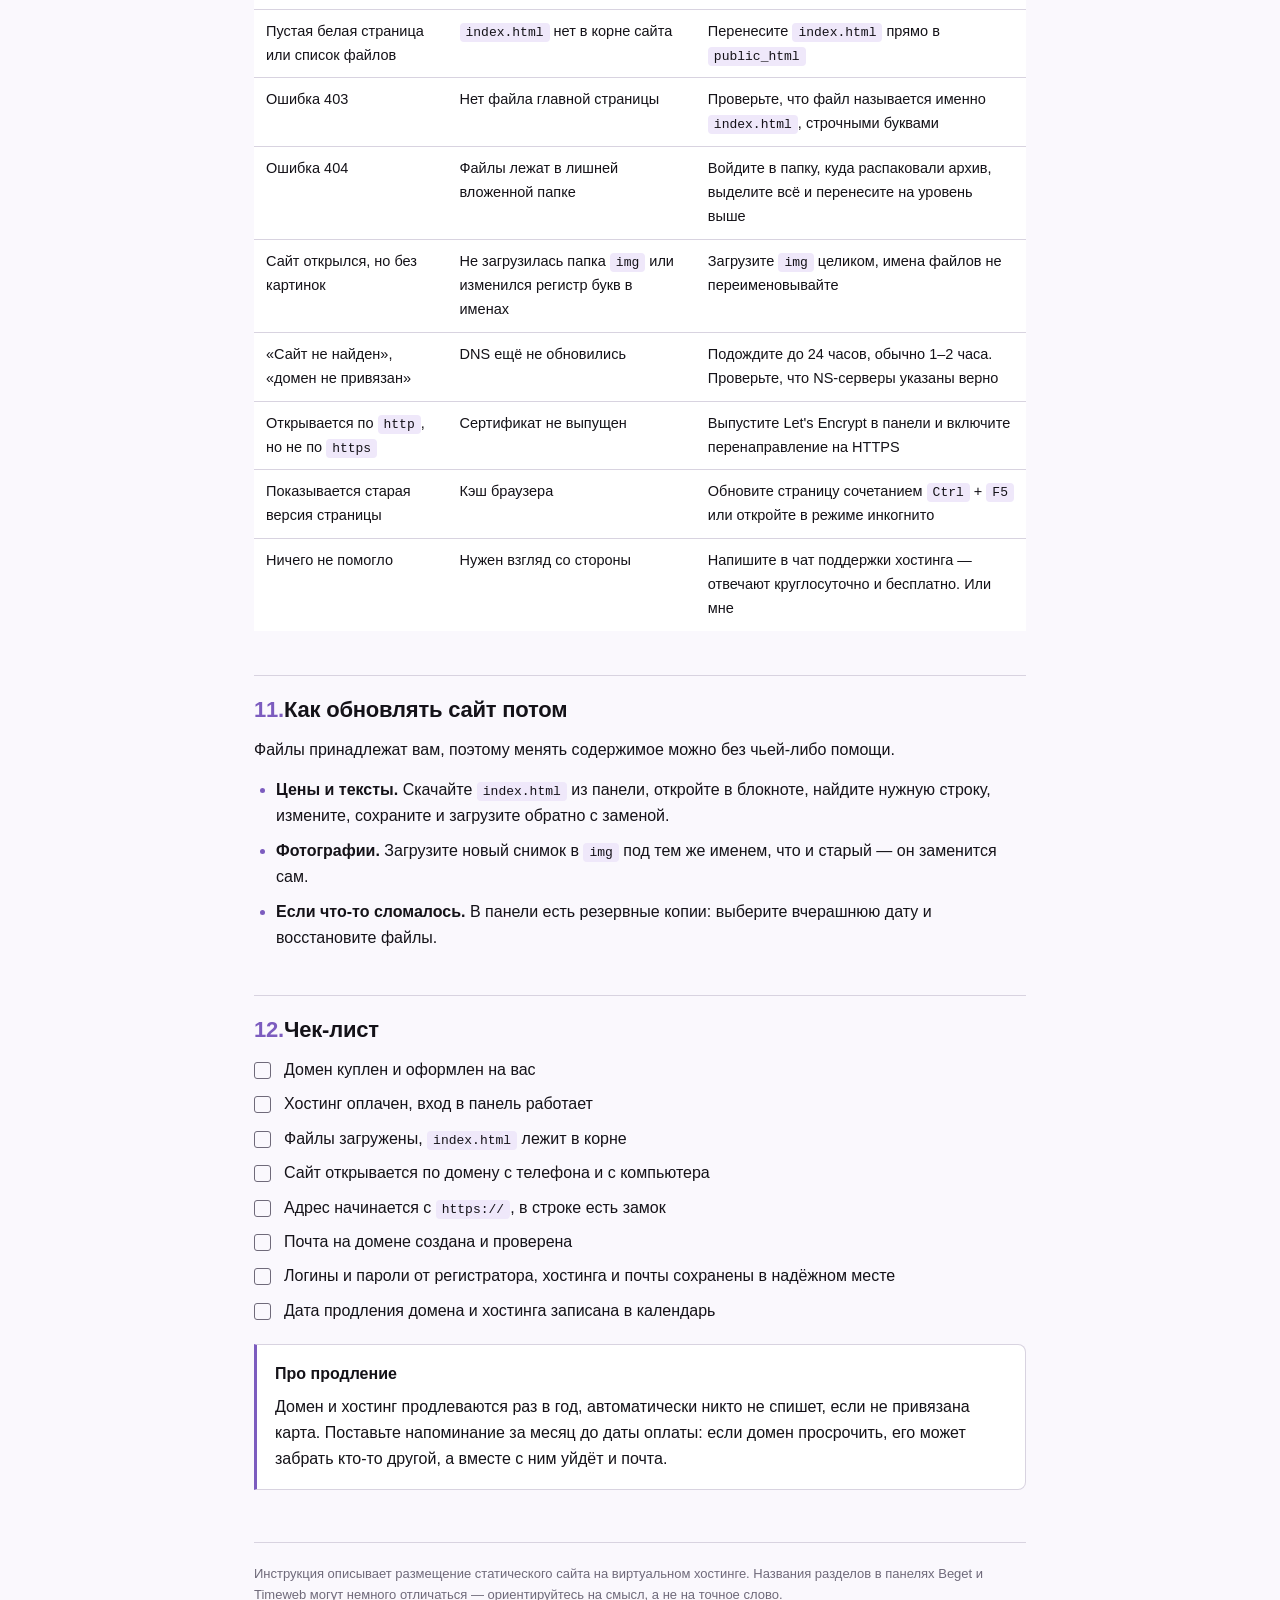
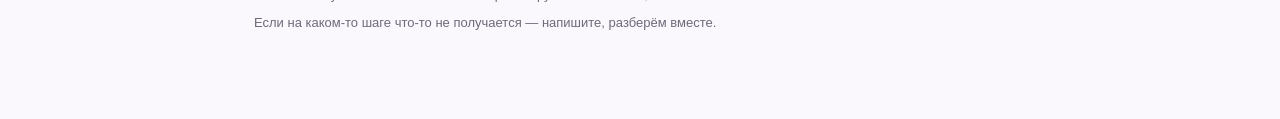
==== commit 7ae7c0b1: "Instruction: paid hosting only (Beget/Timeweb), drop free-static option" ====
--- a/instruction.html
+++ b/instruction.html
@@ -3,7 +3,7 @@
 <head>
 <meta charset="utf-8">
 <meta name="viewport" content="width=device-width, initial-scale=1">
-<title>Как разместить сайт в интернете — инструкция</title>
+<title>Как разместить сайт на хостинге — инструкция</title>
 <meta name="robots" content="noindex">
 <style>
   :root{
@@ -141,11 +141,11 @@
 
 <header class="doc">
   <p class="kicker">Инструкция для заказчика</p>
-  <h1>Как разместить сайт в интернете</h1>
-  <p class="lead">Сайт — это набор файлов. Чтобы он открывался по адресу, файлы нужно положить на хостинг и привязать к домену. Ниже два способа: бесплатный за 10 минут и обычный хостинг, если нужна почта на домене.</p>
+  <h1>Как разместить сайт на хостинге</h1>
+  <p class="lead">Сайт — это набор файлов. Чтобы он открывался по адресу, файлы нужно положить на хостинг и привязать к домену. Ниже порядок действий для обычного виртуального хостинга: Beget или Timeweb.</p>
   <div class="meta">
-    <span><b>Время:</b> 10–30 минут</span>
-    <span><b>Стоимость:</b> от 0 до 8 000 ₽ в год</span>
+    <span><b>Время:</b> 30–40 минут</span>
+    <span><b>Стоимость:</b> 5 000–8 000 ₽ в год вместе с доменом</span>
     <span><b>Программист:</b> не нужен</span>
   </div>
 </header>
@@ -157,124 +157,143 @@
   <li><code>multi/</code> — остальные страницы, если сайт многостраничный;</li>
   <li><code>img/</code> — папка с фотографиями.</li>
 </ul>
-<p>Это готовый сайт. Его не надо собирать, компилировать или устанавливать. Достаточно скопировать папку целиком в нужное место — как обычные файлы на флешке.</p>
+<p>Это готовый сайт. Его не надо собирать, компилировать или устанавливать. Достаточно скопировать папку целиком на хостинг — как обычные файлы на флешке.</p>
 
 <div class="note">
   <b>Главное правило</b>
   <p>Файл <code>index.html</code> должен оказаться в «корне» сайта. Если он лежит в лишней вложенной папке, по адресу откроется пустая страница или список файлов. Это самая частая ошибка, и лечится она за минуту.</p>
 </div>
 
-<h2><span class="num">2.</span>Какой способ выбрать</h2>
+<h2><span class="num">2.</span>Почему обычный хостинг, а не бесплатный</h2>
+<p>Бесплатные площадки существуют, но для рабочего сайта магазина они плохо подходят:</p>
+<ul>
+  <li><b>Поддержка.</b> На хостинге есть круглосуточный чат на русском. Если что-то отвалилось в субботу вечером, вы пишете и вам отвечают. У бесплатных сервисов поддержки для вас нет — только форумы на английском.</li>
+  <li><b>Почта на домене.</b> Хостинг даёт ящик вида <code>info@ваш-домен.ru</code> в комплекте. Это выглядит солиднее, чем почта на mail.ru, и не теряется при смене телефона.</li>
+  <li><b>Скорость из России.</b> Серверы расположены в России, страница открывается быстро у местных клиентов и не зависит от зарубежных маршрутов.</li>
+  <li><b>Оплата и продление.</b> Картой в рублях, без валютных конвертаций и риска, что карта не пройдёт.</li>
+  <li><b>Резервные копии.</b> Каждый день автоматически сохраняется копия сайта. Испортили файл — откатились на вчерашний день в два клика.</li>
+</ul>
+<p>Сайт-визитка расходует копейки ресурсов, поэтому даже начального тарифа хватает с запасом на годы. Переплаты здесь нет: вы платите за предсказуемость.</p>
+
+<h2><span class="num">3.</span>Домен</h2>
+<p>Домен — это адрес сайта, например <code>cvety-opt.ru</code>. Покупается у регистратора, стоит примерно 200–900 ₽ в год, продлевается раз в год.</p>
+<ul>
+  <li>Регистраторы: reg.ru, timeweb.ru, beget.com. Проще всего брать там же, где хостинг, — тогда домен привяжется автоматически.</li>
+  <li>Берите зону <code>.ru</code> — для местного магазина она понятнее и дешевле.</li>
+  <li>Проверьте, что домен свободен. Если занят — добавьте город: <code>cvety-opt-revda.ru</code>, <code>cvetyopt66.ru</code>.</li>
+  <li>Домен оформляется на вас или на вашу организацию. Доступ к аккаунту регистратора держите у себя.</li>
+</ul>
+<p>При покупке вам будут предлагать дополнения: «раскрутку», «защиту от DDoS», «сайт в подарок», «SEO-пакет». Для статичного сайта ничего из этого не нужно. Отказывайтесь от всех галочек — оплачивайте только домен.</p>
+
+<h2><span class="num">4.</span>Хостинг: что выбрать</h2>
+<p>Подойдёт любой виртуальный хостинг начального уровня. Два проверенных варианта:</p>
 <div class="tbl-scroll">
 <table class="wrap">
   <thead>
-    <tr><th>Способ</th><th>Цена</th><th>Время</th><th>Когда подходит</th></tr>
+    <tr><th>Хостинг</th><th>Тариф</th><th>Цена</th><th>Особенности</th></tr>
   </thead>
   <tbody>
     <tr>
-      <td><b>Netlify</b></td>
-      <td>0 ₽ + домен</td>
-      <td>10 мин</td>
-      <td>Проще всего. Перетащили папку в браузер — сайт уже работает. HTTPS бесплатно.</td>
-    </tr>
-    <tr>
-      <td><b>Cloudflare Pages</b></td>
-      <td>0 ₽ + домен</td>
-      <td>15 мин</td>
-      <td>То же самое, быстрее работает в России, но интерфейс чуть сложнее.</td>
-    </tr>
-    <tr>
-      <td><b>Обычный хостинг</b><br>Beget, Timeweb</td>
-      <td>5 000–8 000 ₽ в год<br>вместе с доменом</td>
-      <td>30 мин</td>
-      <td>Если нужна почта на домене (<code>info@ваш-домен.ru</code>) и привычная панель управления.</td>
+      <td><b>Beget</b></td>
+      <td>«Blog» или «Start»</td>
+      <td>420–590 ₽/мес<br>5 000–7 100 ₽/год</td>
+      <td>Файловый менеджер в браузере, ежедневные бэкопы, чат 24/7. На части тарифов домен дают бесплатно при оплате за год — уточните при заказе.</td>
+    </tr>
+    <tr>
+      <td><b>Timeweb</b></td>
+      <td>«Century»</td>
+      <td>714 ₽/мес при оплате за год</td>
+      <td>Панель Optimo, бэкопы, чат 24/7, часто дают домен .ru в подарок.</td>
     </tr>
   </tbody>
 </table>
 </div>
-<p>Для сайта-визитки с фотографиями букетов бесплатного способа достаточно: нагрузок там нет, места хватает с запасом. Домен в любом случае покупается отдельно и принадлежит вам.</p>
-
-<h2><span class="num">3.</span>Домен</h2>
-<p>Домен — это адрес сайта, например <code>cvety-opt.ru</code>. Покупается у регистратора, стоит примерно 200–900 ₽ в год, продлевается раз в год.</p>
-<ul>
-  <li>Регистраторы: reg.ru, timeweb.ru, beget.com. Любой из них, разницы для сайта нет.</li>
-  <li>Берите зону <code>.ru</code> — для местного магазина она понятнее и дешевле.</li>
-  <li>Проверьте, что домен свободен. Если занят — добавьте город: <code>cvety-opt-revda.ru</code>, <code>cvetyopt66.ru</code>.</li>
-  <li>Домен оформляется на вас или на вашу организацию. Доступ к аккаунту регистратора держите у себя.</li>
-</ul>
-<p>При покупке вам будут предлагать дополнения: «раскрутку», «защиту от DDoS», «сайт в подарок», «почту на 5 ящиков», «SEO-пакет». Для статичного сайта ничего из этого не нужно. Отказывайтесь от всех галочек — оплачивайте только домен.</p>
-
-<h2><span class="num">4.</span>Способ А. Бесплатно: Netlify</h2>
-<span class="path">10 минут · 0 ₽</span>
+<p>Ориентируйтесь на итоговую сумму за год: <strong>5 000–8 000 ₽ вместе с доменом</strong>. Оплата картой, обычно можно сразу за год — так дешевле, чем помесячно.</p>
+<div class="note">
+  <b>Что не нужно покупать</b>
+  <p>Выделенный сервер, VPS, «администрирование», «защиту от ботов», панель ISPmanager за отдельные деньги. Для статичного сайта это лишнее. Достаточно базового тарифа виртуального хостинга.</p>
+</div>
+
+<h2><span class="num">5.</span>Загрузка файлов</h2>
+<span class="path">15 минут</span>
 <ol class="steps">
   <li>
-    <b>Откройте сайт сервиса</b>
-    <p>В браузере: <a href="https://app.netlify.com/drop">app.netlify.com/drop</a></p>
-  </li>
-  <li>
-    <b>Войдите в аккаунт</b>
-    <p>Проще всего через Google или GitHub. Если аккаунта нет — регистрация по почте занимает минуту. Бесплатного тарифа достаточно.</p>
-  </li>
-  <li>
-    <b>Перетащите папку с сайтом в окно браузера</b>
-    <p>Именно <strong>папку целиком</strong>, а не отдельные файлы внутри неё. Внутри папки должен лежать <code>index.html</code>.</p>
-    <p>Если у вас архив <code>.zip</code> — сначала распакуйте его правой кнопкой мыши → «Извлечь всё», и перетаскивайте получившуюся папку.</p>
-  </li>
-  <li>
-    <b>Дождитесь загрузки</b>
-    <p>Через 10–30 секунд появится адрес вида <code>random-name-123abc.netlify.app</code>. Сайт уже работает и открывается с телефона. Этот адрес можно сразу кому-то показать.</p>
-  </li>
-  <li>
-    <b>Переименуйте адрес (по желанию)</b>
-    <p>Site configuration → Change site name → введите <code>cvety-opt</code>. Получится <code>cvety-opt.netlify.app</code>.</p>
-  </li>
-  <li>
-    <b>Привяжите свой домен</b>
-    <p>Domain management → Add a domain → введите купленный домен. Сервис покажет DNS-записи: их нужно добавить в личном кабинете регистратора, в разделе «DNS-серверы» или «Управление зоной».</p>
-    <p>Обычно достаточно одной записи <code>CNAME</code> со значением вашего адреса <code>*.netlify.app</code> либо переключить NS-серверы на серверы Netlify — сервис подскажет оба варианта. Обновление занимает от 15 минут до 24 часов.</p>
-  </li>
-  <li>
-    <b>Проверьте HTTPS</b>
-    <p>Сертификат Let's Encrypt выпускается автоматически и бесплатно. В разделе Domain management → HTTPS должен появиться статус «Certificate is active». Если написано «Verify DNS configuration» — подождите, пока обновятся DNS.</p>
+    <b>Откройте панель управления</b>
+    <p>После покупки хостинга придёт письмо со ссылкой на панель и логином. Вход — по логину и паролю, которые вы задали при регистрации.</p>
+  </li>
+  <li>
+    <b>Найдите файловый менеджер</b>
+    <p>В Beget: раздел «Файлы» → «Файловый менеджер». В Timeweb: «Файловый менеджер» в основном меню. Это обычный проводник в браузере: можно создавать папки, загружать и распаковывать архивы.</p>
+  </li>
+  <li>
+    <b>Зайдите в папку сайта</b>
+    <p>Нужна папка <code>public_html</code>. У Beget она лежит внутри папки с именем домена: <code>/home/логин/ваш-домен.ru/public_html</code>. У Timeweb — <code>www/ваш-домен.ru</code> или <code>public_html</code>, название зависит от версии панели.</p>
+  </li>
+  <li>
+    <b>Загрузите архив и распакуйте</b>
+    <p>Нажмите «Загрузить», выберите файл <code>.zip</code> с сайтом, дождитесь окончания. Затем правой кнопкой по архиву → «Распаковать» (в некоторых панелях — «Извлечь»).</p>
+    <p>После распаковки файлы должны оказаться <strong>прямо в</strong> <code>public_html</code>, а не в <code>public_html/сайт/index.html</code>. Если появилась лишняя папка — зайдите в неё, выделите всё и перенесите на уровень выше.</p>
+  </li>
+  <li>
+    <b>Удалите архив</b>
+    <p>Сам <code>.zip</code> после распаковки не нужен, его можно стереть, чтобы не занимал место.</p>
   </li>
 </ol>
-
-<h2><span class="num">5.</span>Способ Б. Обычный хостинг: Beget или Timeweb</h2>
-<span class="path">30 минут · 5 000–8 000 ₽ в год</span>
+<h3>Если удобнее по FTP</h3>
+<p>Вместо браузера можно использовать программу FileZilla (бесплатная). Данные для входа — в письме от хостинга: хост (например <code>ftp.ваш-домен.ru</code>), логин, пароль, порт 21. Подключились, нашли справа папку <code>public_html</code>, перетащили туда файлы из левой половины окна.</p>
+
+<h2><span class="num">6.</span>Привязка домена</h2>
 <ol class="steps">
   <li>
-    <b>Купите хостинг</b>
-    <p>Начального тарифа хватит с большим запасом: Beget — «Blog», Timeweb — «Century». Ориентир: 400–800 ₽ в месяц, при оплате за год дешевле. Для сайта-визитки место и ресурсы расходуются в сотые доли от лимита.</p>
-    <p>При заказе укажите домен, который купили. Если домен у того же провайдера — он привяжется автоматически.</p>
-  </li>
-  <li>
-    <b>Откройте файловый менеджер</b>
-    <p>В панели управления найдите раздел «Файловый менеджер» (может называться «Файлы»). Это обычный проводник в браузере: можно создавать папки, загружать и распаковывать архивы.</p>
-  </li>
-  <li>
-    <b>Зайдите в папку сайта</b>
-    <p>Она называется <code>public_html</code> (у Timeweb — <code>public_html</code>, у Beget — <code>public_html</code> внутри папки с именем домена). Именно сюда кладутся файлы сайта.</p>
-  </li>
-  <li>
-    <b>Загрузите файлы</b>
-    <p>Загрузите архив <code>.zip</code> и распакуйте его прямо в панели: правой кнопкой по файлу → «Распаковать». Либо загрузите файлы по одному, сохранив структуру папок.</p>
-    <p>После распаковки проверьте: <code>index.html</code> должен лежать <strong>прямо в</strong> <code>public_html</code>, а не в <code>public_html/сайт/index.html</code>.</p>
-  </li>
-  <li>
-    <b>Привяжите домен</b>
-    <p>Если домен куплен у другого регистратора — в его кабинете смените NS-серверы на серверы хостинга. Их адреса есть в письме после покупки хостинга и в разделе «Домены» панели. Обновление — до 24 часов.</p>
-  </li>
-  <li>
-    <b>Включите HTTPS</b>
-    <p>Раздел «SSL-сертификаты» → «Выпустить бесплатный Let's Encrypt» → выберите домен. Через 10–15 минут включите галочку «Перенаправлять на HTTPS», чтобы адрес всегда был с замком.</p>
-  </li>
-  <li>
-    <b>Проверьте сайт</b>
-    <p>Откройте <code>https://ваш-домен.ru</code> в браузере и на телефоне. Должна открыться главная страница с фотографиями.</p>
+    <b>Если домен куплен на том же хостинге</b>
+    <p>Ничего делать не нужно: он привяжется автоматически при заказе. Проверьте, что в разделе «Домены» он отмечен как активный.</p>
+  </li>
+  <li>
+    <b>Если домен куплен в другом месте</b>
+    <p>Зайдите в кабинет регистратора, найдите управление DNS или «NS-серверы» и укажите серверы хостинга. Их адреса есть в письме после покупки хостинга и в разделе «Домены» панели — обычно два, вида <code>ns1.хостинг.ru</code> и <code>ns2.хостинг.ru</code>.</p>
+  </li>
+  <li>
+    <b>Подождите обновления</b>
+    <p>Обычно 1–2 часа, максимум сутки. До этого сайт может не открываться по домену — это нормально, не ошибка.</p>
   </li>
 </ol>
 
-<h2><span class="num">6.</span>Если что-то не работает</h2>
+<h2><span class="num">7.</span>HTTPS: замок в адресной строке</h2>
+<p>Без сертификата браузер пишет «Соединение не защищено», и часть посетителей уходит. Сертификат бесплатный, выпускается в панели за пару кликов.</p>
+<ol class="steps">
+  <li>
+    <b>Откройте раздел «SSL-сертификаты»</b>
+    <p>В Beget он так и называется, в Timeweb — «SSL» в меню домена.</p>
+  </li>
+  <li>
+    <b>Выпустите Let's Encrypt</b>
+    <p>Выберите свой домен и нажмите «Выпустить» / «Создать». Занимает 5–15 минут, продлевается автоматически.</p>
+  </li>
+  <li>
+    <b>Включите перенаправление на HTTPS</b>
+    <p>Галочка «Перенаправлять на HTTPS» или «Принудительный HTTPS». После этого адрес всегда будет с замком, даже если посетитель введёт его без <code>https://</code>.</p>
+  </li>
+</ol>
+
+<h2><span class="num">8.</span>Почта на домене</h2>
+<p>Входит в хостинг бесплатно и заметно поднимает доверие: <code>info@cvety-opt.ru</code> вместо <code>cvety2010@mail.ru</code>.</p>
+<ul>
+  <li>В панели найдите раздел «Почта» → «Создать ящик». Придумайте адрес и пароль.</li>
+  <li>Готово — почта уже работает, письма можно читать в веб-интерфейсе панели.</li>
+  <li>Если удобнее в телефоне — добавьте ящик в приложение (Gmail, Яндекс.Почта) по протоколу IMAP. Данные серверов есть в письме от хостинга.</li>
+</ul>
+
+<h2><span class="num">9.</span>Проверка</h2>
+<ul class="check">
+  <li>Сайт открывается по адресу <code>https://ваш-домен.ru</code></li>
+  <li>В адресной строке есть замок, нет предупреждений</li>
+  <li>Фотографии на месте, ничего не «побилось»</li>
+  <li>Открывается с телефона, меню работает</li>
+  <li>Внутренние страницы (если есть) открываются, а не дают 404</li>
+  <li>Письмо на <code>info@ваш-домен.ru</code> доходит</li>
+</ul>
+
+<h2><span class="num">10.</span>Если что-то не работает</h2>
 <div class="tbl-scroll">
 <table class="wrap">
   <thead>
@@ -284,7 +303,12 @@
     <tr>
       <td>Пустая белая страница или список файлов</td>
       <td><code>index.html</code> нет в корне сайта</td>
-      <td>Перенесите <code>index.html</code> прямо в <code>public_html</code> (или в корень проекта на Netlify)</td>
+      <td>Перенесите <code>index.html</code> прямо в <code>public_html</code></td>
+    </tr>
+    <tr>
+      <td>Ошибка 403</td>
+      <td>Нет файла главной страницы</td>
+      <td>Проверьте, что файл называется именно <code>index.html</code>, строчными буквами</td>
     </tr>
     <tr>
       <td>Ошибка 404</td>
@@ -312,58 +336,41 @@
       <td>Обновите страницу сочетанием <code>Ctrl</code> + <code>F5</code> или откройте в режиме инкогнито</td>
     </tr>
     <tr>
-      <td>На телефоне вёрстка «разъехалась»</td>
-      <td>Открыта не та версия файла</td>
-      <td>Напишите мне — проверю и исправлю</td>
+      <td>Ничего не помогло</td>
+      <td>Нужен взгляд со стороны</td>
+      <td>Напишите в чат поддержки хостинга — отвечают круглосуточно и бесплатно. Или мне</td>
     </tr>
   </tbody>
 </table>
 </div>
 
-<h2><span class="num">7.</span>Как обновлять сайт потом</h2>
+<h2><span class="num">11.</span>Как обновлять сайт потом</h2>
 <p>Файлы принадлежат вам, поэтому менять содержимое можно без чьей-либо помощи.</p>
 <ul>
-  <li><b>Цены и тексты.</b> Откройте <code>index.html</code> в блокноте, найдите нужную строку, измените, сохраните и загрузите файл обратно.</li>
+  <li><b>Цены и тексты.</b> Скачайте <code>index.html</code> из панели, откройте в блокноте, найдите нужную строку, измените, сохраните и загрузите обратно с заменой.</li>
   <li><b>Фотографии.</b> Загрузите новый снимок в <code>img</code> под тем же именем, что и старый — он заменится сам.</li>
-  <li><b>Netlify.</b> Перетащите папку заново в раздел Deploys → Drag and drop. Предыдущая версия сохранится, её можно вернуть.</li>
-  <li><b>Обычный хостинг.</b> Загрузите изменённые файлы в <code>public_html</code> с заменой.</li>
-</ul>
-
-<h2><span class="num">8.</span>Что не нужно</h2>
-<div class="cols">
-  <div class="card good">
-    <h4>Нужно</h4>
-    <ul>
-      <li>Домен</li>
-      <li>Хостинг или бесплатный статический сервис</li>
-      <li>Файлы сайта</li>
-    </ul>
-  </div>
-  <div class="card bad">
-    <h4>Не нужно</h4>
-    <ul>
-      <li>База данных</li>
-      <li>PHP, MySQL, панель с настройками сервера</li>
-      <li>Установка CMS и «движка»</li>
-      <li>Конструктор сайтов и подписка на него</li>
-      <li>Услуги «настройки и оптимизации» за отдельные деньги</li>
-    </ul>
-  </div>
-</div>
-
-<h2><span class="num">9.</span>Итоговый чек-лист</h2>
+  <li><b>Если что-то сломалось.</b> В панели есть резервные копии: выберите вчерашнюю дату и восстановите файлы.</li>
+</ul>
+
+<h2><span class="num">12.</span>Чек-лист</h2>
 <ul class="check">
   <li>Домен куплен и оформлен на вас</li>
-  <li>Файлы сайта загружены, <code>index.html</code> лежит в корне</li>
-  <li>Сайт открывается по адресу с телефона и с компьютера</li>
-  <li>Фотографии на месте, ничего не «побилось»</li>
-  <li>Адрес начинается с <code>https://</code>, в строке браузера есть замок</li>
-  <li>Логин и пароль от регистратора и хостинга сохранены в надёжном месте</li>
-  <li>Срок продления домена и хостинга записан в календарь</li>
-</ul>
+  <li>Хостинг оплачен, вход в панель работает</li>
+  <li>Файлы загружены, <code>index.html</code> лежит в корне</li>
+  <li>Сайт открывается по домену с телефона и с компьютера</li>
+  <li>Адрес начинается с <code>https://</code>, в строке есть замок</li>
+  <li>Почта на домене создана и проверена</li>
+  <li>Логины и пароли от регистратора, хостинга и почты сохранены в надёжном месте</li>
+  <li>Дата продления домена и хостинга записана в календарь</li>
+</ul>
+
+<div class="note">
+  <b>Про продление</b>
+  <p>Домен и хостинг продлеваются раз в год, автоматически никто не спишет, если не привязана карта. Поставьте напоминание за месяц до даты оплаты: если домен просрочить, его может забрать кто-то другой, а вместе с ним уйдёт и почта.</p>
+</div>
 
 <footer class="doc">
-  <p>Инструкция описывает размещение статического сайта. Названия разделов в панелях хостинга могут немного отличаться — ориентируйтесь на смысл, а не на точное слово.</p>
+  <p>Инструкция описывает размещение статического сайта на виртуальном хостинге. Названия разделов в панелях Beget и Timeweb могут немного отличаться — ориентируйтесь на смысл, а не на точное слово.</p>
   <p>Если на каком-то шаге что-то не получается — напишите, разберём вместе.</p>
 </footer>
 
